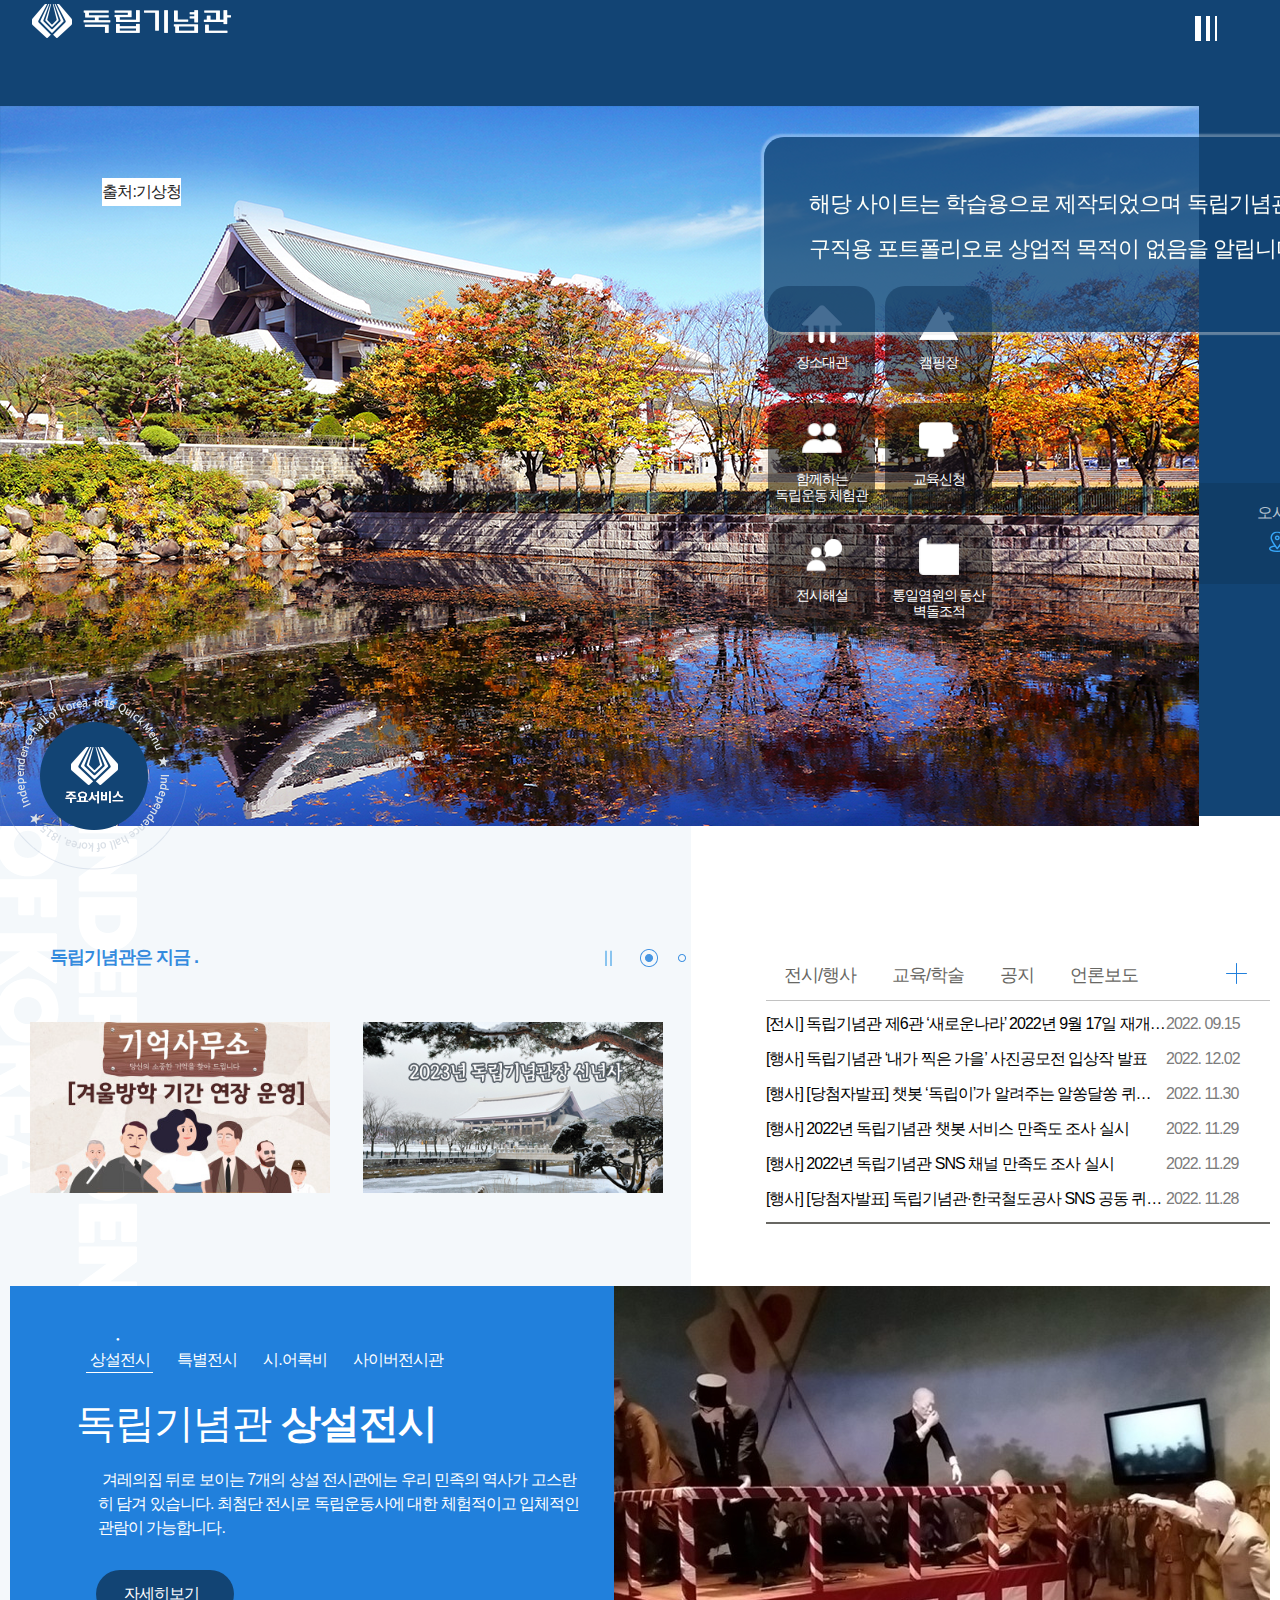
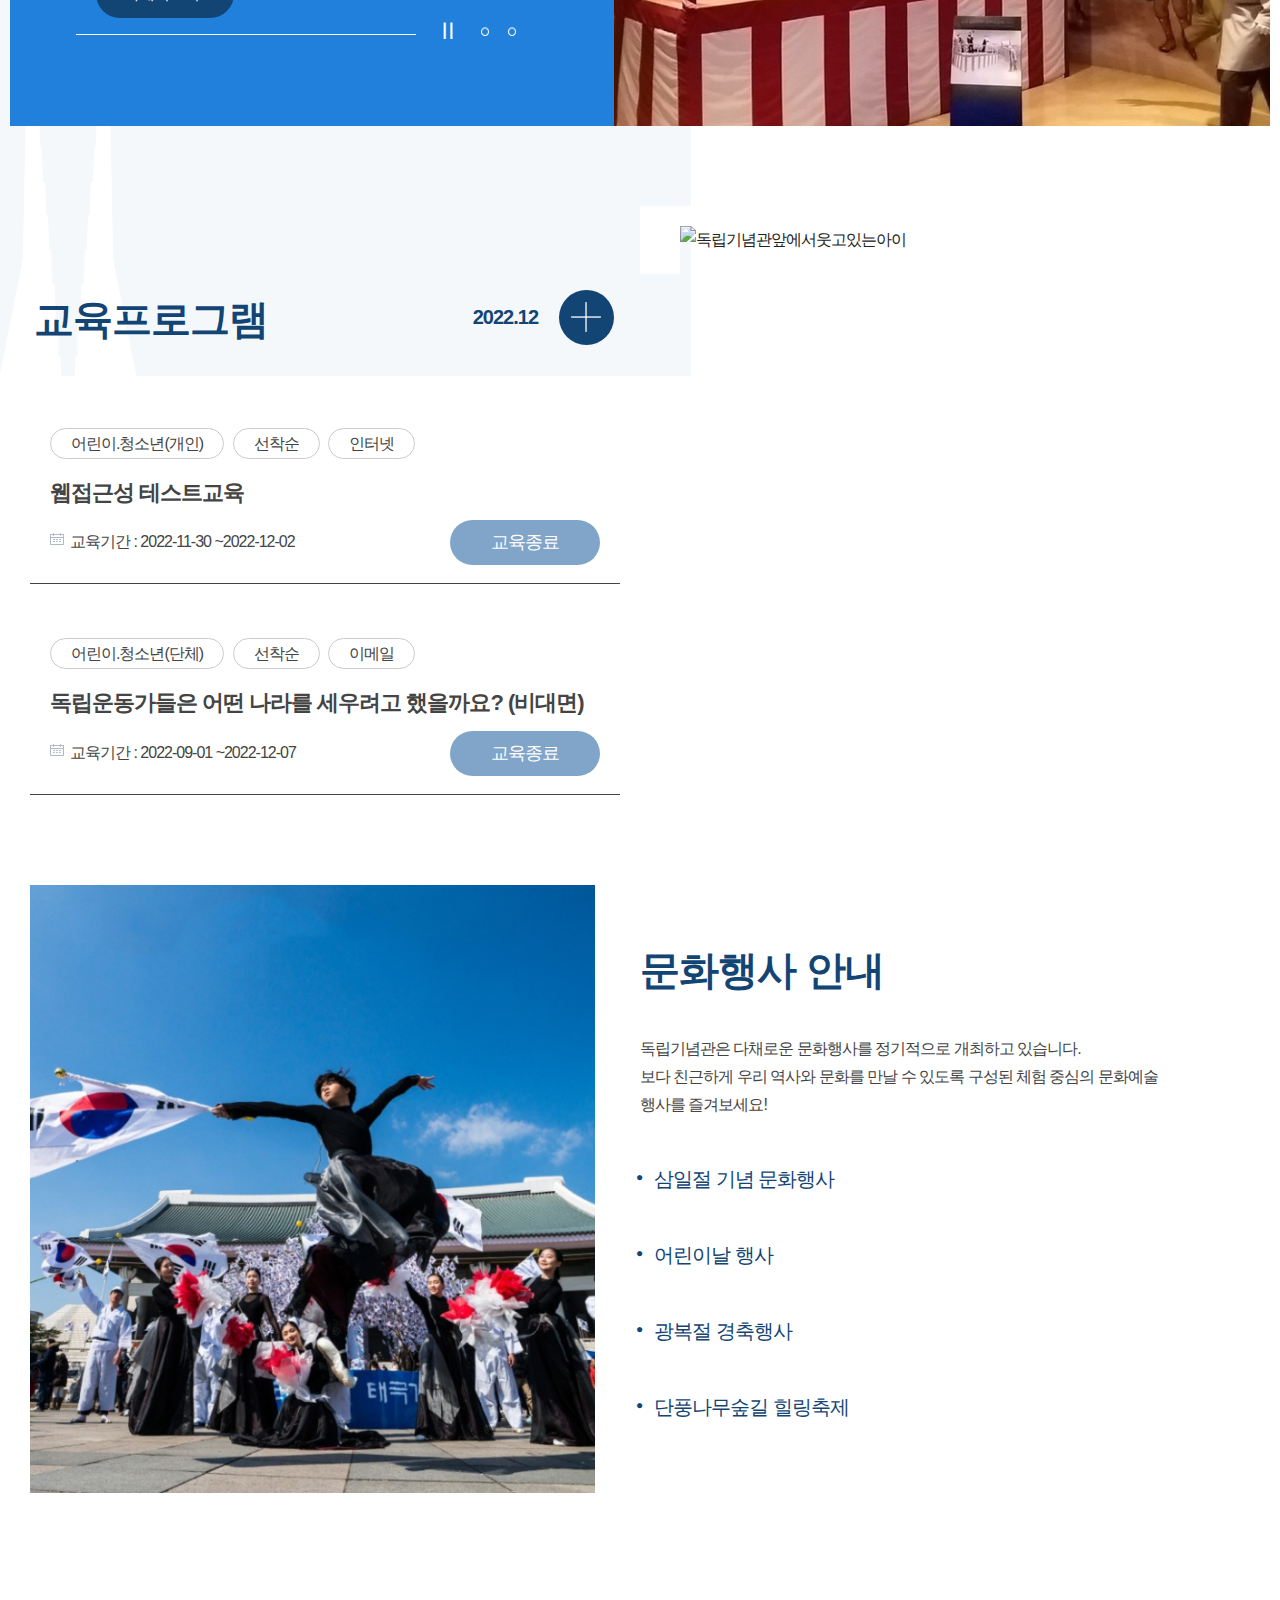
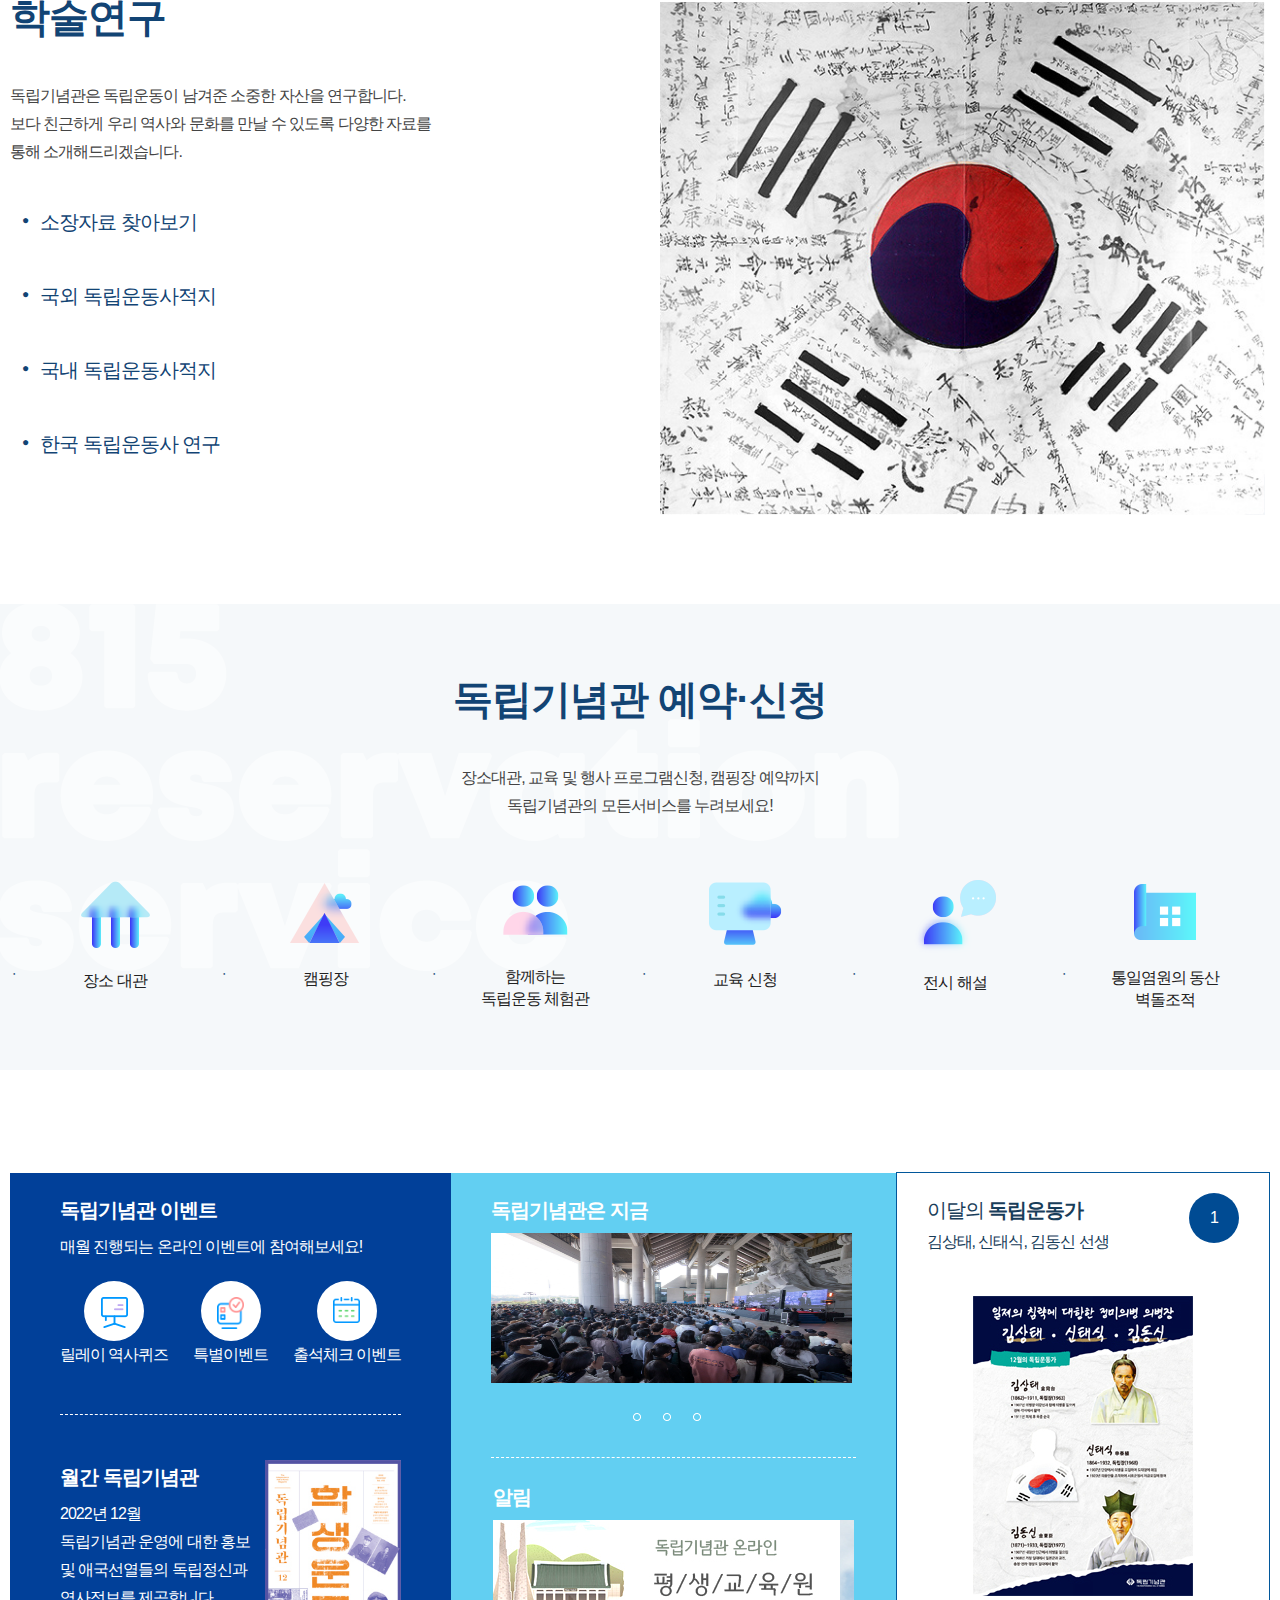
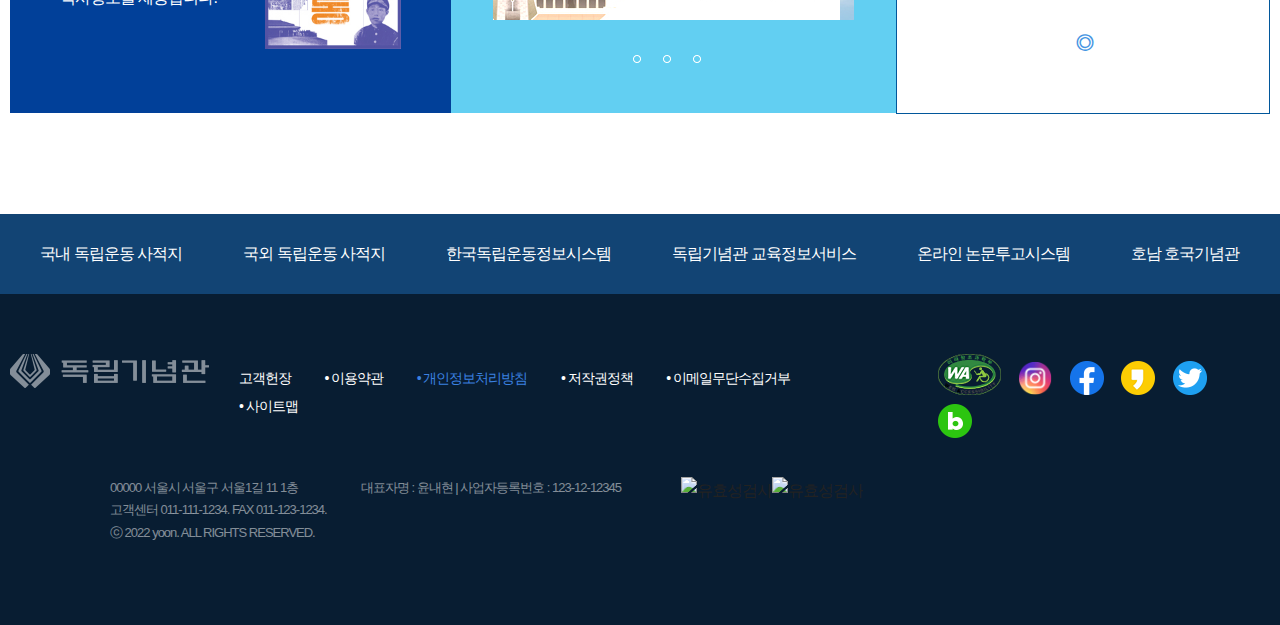
==== index-origin-test.html @ 0eeb6c2d "Index 정상화 - test파일생성" ====
<!DOCTYPE html>
<html lang="ko">
  <head>
    <!-- Google tag (gtag.js) -->
    <script async src="https://www.googletagmanager.com/gtag/js?id=G-9XE7EBF5FD"></script>
    <script>
      window.dataLayer = window.dataLayer || [];
      function gtag(){dataLayer.push(arguments);}
      gtag('js', new Date());
      gtag('config', 'G-9XE7EBF5FD');
    </script>
    <meta charset="UTF-8">
    <meta http-equiv="X-UA-Compatible" content="IE=edge">
    <meta name="viewport" content="width=device-width, initial-scale=1.0">
    <meta name="description" content="독립기념관에 방문하신것을 환영합니다.">
    <meta name="robot" content="index,follow">
    <meta name="keyword" content="독립, 기념관, 겨레, 한국 전시, 관람, 참여, 소통 , 포트폴리오">
    <meta name="author" content="윤내">
    <meta property="og:title" content="독립기념관, 윤내현:프로젝트1">
    <meta property="og:description" content="윤내현의 프로젝트입니다.">
    <meta property="og:url" content="http://naeh.dothome.co.kr/">
    <meta property="og:type" content="website">
    <meta property="og:image" content="./images/property-image.png">
    <meta property="og:site_name" content="">
    <link rel="apple-touch-icon" sizes="57x57" href="./images/favicon/apple-icon-57x57.png">
    <link rel="apple-touch-icon" sizes="60x60" href="./images/favicon/apple-icon-60x60.png">
    <link rel="apple-touch-icon" sizes="72x72" href="./images/favicon/apple-icon-72x72.png">
    <link rel="apple-touch-icon" sizes="76x76" href="./images/favicon/apple-icon-76x76.png">
    <link rel="apple-touch-icon" sizes="114x114" href="./images/favicon/apple-icon-114x114.png">
    <link rel="apple-touch-icon" sizes="120x120" href="./images/favicon/apple-icon-120x120.png">
    <link rel="apple-touch-icon" sizes="144x144" href="./images/favicon/apple-icon-144x144.png">
    <link rel="apple-touch-icon" sizes="152x152" href="./images/favicon/apple-icon-152x152.png">
    <link rel="apple-touch-icon" sizes="180x180" href="./images/favicon/apple-icon-180x180.png">
    <link rel="icon" type="image/png" sizes="192x192" href="./images/favicon/android-icon-192x192.png">
    <link rel="icon" type="image/png" sizes="32x32" href="./images/favicon/favicon-32x32.png">
    <link rel="icon" type="image/png" sizes="96x96" href="./images/favicon/favicon-96x96.png">
    <link rel="icon" type="image/png" sizes="16x16" href="./images/favicon/favicon-16x16.png">
    <link rel="manifest" href="./images/favicon/manifest.json">
    <link rel="stylesheet" href="https://cdn.jsdelivr.net/npm/bootstrap-icons@1.10.3/font/bootstrap-icons.css">
    <meta name="msapplication-TileColor" content="#ffffff">
    <meta name="msapplication-TileImage" content="/ms-icon-144x144.png">
    <meta name="theme-color" content="#ffffff">
    <meta http-equiv="Content-Security-Policy" content="upgrade-insecure-requests">
    <!-- 파비콘 삽입 -->
    <title>독립기념관</title>
    <link rel="stylesheet" href="css/layout-test.css">

  </head>
  <body>
    <a href="#place" class="skip_menu">본문바로가기</a>
    <a href="#exhibit" class="skip_menu">전시장바로가기</a>
    <a href="#education" class="skip_menu">교육안내바로가기</a>
    <a href="#event" class="skip_menu">문화행사바로가기</a>
    <a href="#research" class="skip_menu">학술연구바로가기</a>
    <div id="layer">
      <p>해당 사이트는 학습용으로 제작되었으며 독립기념관과 무관합니다.</p>
      <p>구직용 포트폴리오로 상업적 목적이 없음을 알립니다.</p>
      <button>닫기</button>
    </div>
    <div id ="all_layer">
      <div class="all_menu_layer">
        <div class="all_menu_con">
          <div>전체메뉴</div>
          <ul>
            <li>
              <dl>
                <dt>관람정보</dt>
                <dd><a href="#">관람안내</a></dd>
                <dd><a href="#">비대면 관람안내</a></dd>
                <dd><a href="#">오시는길</a></dd>
                <dd><a href="#">관람·편의시설</a></dd>
                <dd><a href="#">오늘의 일정</a></dd>
                <dd><a href="#">관람코스 짜기</a></dd>
                <dd><a href="#">예약/신청</a></dd>
                <dd><a href="#">전시해설</a></dd>
                <dd><a href="#">국군 휴가 보상 안내</a></dd>
                <dd><a href="#">문화상품관</a></dd>
                <dd><a href="#">주변관광지</a></dd>
              </dl>
            </li>
            <li>
              <dl>
                <dt>전시</dt>
                <dd><a href="#">상설전시</a></dd>
                <dd><a href="#">특별전시</a></dd>
                <dd><a href="#">국외교류전시</a></dd>
                <dd><a href="#">이달의 독립운동가</a></dd>
                <dd><a href="#">시·어록비</a></dd>
                <dd><a href="#">순회전시물 대여</a></dd>
              </dl>
              <dl>
                <dt>교육·행사</dt>
                <dd><a href="#">문화행사 안내</a></dd>
                <dd><a href="#">교육프로그램 신청</a></dd>
                <dd><a href="#">공모전</a></dd>
                <dd><a href="#">교육교재</a></dd>
              </dl>
            </li>
            <li>
              <dl>
                <dt>참여</dt>
                <dd><a href="#">고객의 소리</a></dd>
                <dd><a href="#">국민소통</a></dd>
                <dd><a href="#">이벤트</a></dd>
                <dd><a href="#">자주 묻는 질문</a></dd>
              </dl>
              <dl>
                <dt>소장자료</dt>
                <dd><a href="#">자료검색</a></dd>
                <dd><a href="#">소장자료 현황</a></dd>
                <dd><a href="#">자료기증 안내</a></dd>
              </dl>
            </li>
            <li>
              <dl>
                <dt>학술</dt>
                <dd><a href="#">이달의 역사</a></dd>
                <dd><a href="#">신흥무관학교 웹툰</a></dd>
                <dd><a href="#">대한민국임시정부 웹툰</a></dd>
                <dd><a href="#">국내사적지</a></dd>
                <dd><a href="#">국외사적지</a></dd>
              </dl>
            </li>
            <li>
              <dl>
                <dt>소식</dt>
                <dd><a href="#">기념관소식</a></dd>
                <dd><a href="#">언론보도</a></dd>
                <dd><a href="#">사진/영상</a></dd>
                <dd><a href="#">월간 독립기념관</a></dd>
                <dd><a href="#">입찰정보</a></dd>
              </dl>
            </li>
            <li>
              <dl>
                <dt>소개</dt>
                <dd><a href="#">환영인사</a></dd>
                <dd><a href="#">독립기념관의 역사</a></dd>
                <dd><a href="#">미션&비전</a></dd>
                <dd><a href="#">인재상</a></dd>
                <dd><a href="#">조직 구성</a></dd>
                <dd><a href="#">주요 사업</a></dd>
                <dd><a href="#">기부금 기탁안내</a></dd>
                <dd><a href="#">캐릭터/CI소개</a></dd>
                <dd><a href="#">관련사이트</a></dd>
              </dl>
            </li>
            <li>
              <dl>
                <dt>정보공개</dt>
                <dd><a href="#">정보공개</a></dd>
                <dd><a href="#">사업실명제</a></dd>
                <dd><a href="#">공공데이터개방</a></dd>
                <dd><a href="#">사회적 가치 실현</a></dd>
                <dd><a href="#">안전관리</a></dd>
                <dd><a href="#">기업성장응답센터</a></dd>
                <dd><a href="#">인권경영</a></dd>
                <dd><a href="#">윤리경영</a></dd>
                <dd><a href="#">경영공시</a></dd>
              </dl>
            </li>
          </ul>
        </div>
        <button><img src="images/btn-layer-close.png" alt="전체메뉴닫기"></button>
      </div>
    </div>
    <div id="quick">
      <div class="quick_con">
        <a href="#"><img src="images/ico-quick.png" alt="주요메뉴바로보기"></a>
        <div class="quick_bg"><img src="images/bg-quick.png" alt=""></div>
      </div>
    </div>
    <div id="wrap">
      <header id="header" class="cover">
        <div id="header_top">
          <div class="top inner1700">
            <ul>
              <li><a href="#">수어 콘텐츠</a></li>
              <li><a href="#">로그인</a></li>
              <li><a href="#">회원가입</a></li>
              <li>
                <input type="checkbox" id="lang">
                <label for="lang"><img src="images/ico-lang.png" alt="언어선택">Language</label>
                <div class="lang_opt pa">
                  <ul>
                    <li><a href="#">English</a></li>
                    <li><a href="#">中國語</a></li>
                    <li><a href="#">日本語</a></li>
                  </ul>
                </div>
              </li>
            </ul>
          </div>
        </div>
        <div id="header_bottom" class="pa">
          <div class="bottom inner1700">
            <div class="bottom_logo pa">
              <h1>
                <img src="./images/logo.png" alt="독립기념관로고">
                <a href="https://naehyun25.github.io/project1/" class="ir_so">한국독립기념관</a>
              </h1>
            </div>
            <nav class="gnb">
              <ul>
                <li><a href="#">관람정보</a></li>
                <li><a href="#">전시</a></li>
                <li><a href="#">교육행사</a></li>
                <li><a href="#">참여</a></li>
                <li><a href="#">소장자료</a></li>
                <li><a href="#">학술</a></li>
                <li><a href="#">소식</a></li>
                <li><a href="#">소개</a></li>
                <li><a href="#">정보공개</a></li>
              </ul>
              <div class="gnb_menu">
                <ul>
                  <li>
                    <dl>
                      <dt>관람정보</dt>
                      <dd><a href="#">관람안내</a></dd>
                      <dd><a href="#">비대면 관람안내</a></dd>
                      <dd><a href="#">오시는길</a></dd>
                      <dd><a href="#">관람·편의시설</a></dd>
                      <dd><a href="#">오늘의 일정</a></dd>
                      <dd><a href="#">관람코스 짜기</a></dd>
                      <dd><a href="#">예약/신청</a></dd>
                      <dd><a href="#">전시해설</a></dd>
                      <dd><a href="#">국군 휴가 보상 안내</a></dd>
                      <dd><a href="#">문화상품관</a></dd>
                      <dd><a href="#">주변관광지</a></dd>
                    </dl>
                  </li>
                  <li>
                    <dl>
                      <dt>전시</dt>
                      <dd><a href="#">상설전시</a></dd>
                      <dd><a href="#">특별전시</a></dd>
                      <dd><a href="#">국외교류전시</a></dd>
                      <dd><a href="#">이달의 독립운동가</a></dd>
                      <dd><a href="#">시·어록비</a></dd>
                      <dd><a href="#">순회전시물 대여</a></dd>
                    </dl>
                    <dl>
                      <dt>교육·행사</dt>
                      <dd><a href="#">문화행사 안내</a></dd>
                      <dd><a href="#">교육프로그램 신청</a></dd>
                      <dd><a href="#">공모전</a></dd>
                      <dd><a href="#">교육교재</a></dd>
                    </dl>
                  </li>
                  <li>
                    <dl>
                      <dt>참여</dt>
                      <dd><a href="#">고객의 소리</a></dd>
                      <dd><a href="#">국민소통</a></dd>
                      <dd><a href="#">이벤트</a></dd>
                      <dd><a href="#">자주 묻는 질문</a></dd>
                    </dl>
                    <dl>
                      <dt>소장자료</dt>
                      <dd><a href="#">자료검색</a></dd>
                      <dd><a href="#">소장자료 현황</a></dd>
                      <dd><a href="#">자료기증 안내</a></dd>
                    </dl>
                  </li>
                  <li>
                    <dl>
                      <dt>학술</dt>
                      <dd><a href="#">이달의 역사</a></dd>
                      <dd><a href="#">신흥무관학교 웹툰</a></dd>
                      <dd><a href="#">대한민국임시정부 웹툰</a></dd>
                      <dd><a href="#">국내사적지</a></dd>
                      <dd><a href="#">국외사적지</a></dd>
                    </dl>
                  </li>
                  <li>
                    <dl>
                      <dt>소식</dt>
                      <dd><a href="#">기념관소식</a></dd>
                      <dd><a href="#">언론보도</a></dd>
                      <dd><a href="#">사진/영상</a></dd>
                      <dd><a href="#">월간 독립기념관</a></dd>
                      <dd><a href="#">입찰정보</a></dd>
                    </dl>
                  </li>
                  <li>
                    <dl>
                      <dt>소개</dt>
                      <dd><a href="#">환영인사</a></dd>
                      <dd><a href="#">독립기념관의 역사</a></dd>
                      <dd><a href="#">미션&비전</a></dd>
                      <dd><a href="#">인재상</a></dd>
                      <dd><a href="#">조직 구성</a></dd>
                      <dd><a href="#">주요 사업</a></dd>
                      <dd><a href="#">기부금 기탁안내</a></dd>
                      <dd><a href="#">캐릭터/CI소개</a></dd>
                      <dd><a href="#">관련사이트</a></dd>
                    </dl>
                  </li>
                  <li>
                    <dl>
                      <dt>정보공개</dt>
                      <dd><a href="#">정보공개</a></dd>
                      <dd><a href="#">사업실명제</a></dd>
                      <dd><a href="#">공공데이터개방</a></dd>
                      <dd><a href="#">사회적 가치 실현</a></dd>
                      <dd><a href="#">안전관리</a></dd>
                      <dd><a href="#">기업성장응답센터</a></dd>
                      <dd><a href="#">인권경영</a></dd>
                      <dd><a href="#">윤리경영</a></dd>
                      <dd><a href="#">경영공시</a></dd>
                    </dl>
                  </li>
                </ul>
              </div>
            </nav>
            <div class="all_menu pa">
              <button><img src="images/ico-menu.png" class="ir_pm" alt="전체메뉴보기"></button>
            </div>
          </div>
        </div>
      </header>
      <!-- //header영역끝 -->
      <main id="container">
        <section id="intro" class="cover pr">
        <div class="intro_color1 pa"><img class="pa" src="images/info-bg.png" alt=""></div>  
          <div class="intro inner1700 pr">
            <div class="intro_text pr">
              <div>
                <h2><span>불가능에 도전하여 가능을 창조한 독립정신</span><br>대한민국 독립기념관</h2>
                <p>독립기념관은 위대한 대한민국을 함께 만들어 가고자 합니다.</p>
                <div class="pr">
                  <div class="progress_bar">
                    <div class="bar"></div>
                  </div>
                  <p class="ctrlB">play</p>
                  <ul class="info_control pr">
                    <li class="mbtn on"></li>
                    <li class="mbtn"></li>
                    <li class="mbtn"></li>
                    <li class="mbtn"></li>
                  </ul>
                </div>
              </div>
              <div class="info_text">
                <dl class="pr">
                  <dt>관람시간</dt>
                  <dd>3월~10월 | 09:30~18:00</dd>
                  <dd>11월~2월 | 09:30~17:00</dd>
                </dl>
                <dl class="pr">
                  <dt>휴관일</dt>
                  <dd class="pa">월요일 휴관(공휴일인 경우 정상운영)</dd>
                </dl>
              </div>
              <div class="info_list pr">
                <ul>
                  <li>
                    <a href="#">관람안내<img src="images/ico-tour.png" alt="관람안내"></a>
                  </li>
                  <li>
                    <a href="#">시설안내<img src="images/ico-facility.png" alt="시설안내"></a>
                  </li>
                  <li>
                    <a href="#">예약신청<img src="images/ico-reservation.png" alt="예약신청"></a>
                  </li>
                  <li>
                    <a href="#">오시는길<img src="images/ico-locate.png" alt="오시는길"></a>
                  </li>
                </ul>
              </div>
            </div>
            <div class="intro_banner pa">
              <div class="swipper pa">
                <a href="#" class="prev">
                  <img src="images/ico-prev_swipper_left.png" alt="이전사진보기">
                </a>
                <a href="#" class="next">
                  <img src="images/ico-prev_swipper_right.png" alt="다음사진보기">
                </a>
              </div>
              <div class="banner pr">
                <ul class="banner_img pr">
                  <li class = "b-img1"><img src="images/visual1.png"  alt="독립기념관전경"></li>
                  <li class = "b-img2"><img src="images/visual2.png" alt="노을지는독립기념관"></li>
                  <li class = "b-img3"><img src="images/visual3.png" alt="독립기념관을산책하는가족"></li>
                  <li class = "b-img4"><img src="images/visual4.png" alt="오후의독립기념관모습"></li>
                </ul>
              </div>
              <!-- 기상청api -->
              <div id="weather" class="pa">
                <a href="#">출처:기상청</a>
                <!--  -->
              </div>
              <div class="banner_list pa">
                <ul>
                  <li>
                    <div class="imgbox1"><a href="#" id="place">장소대관</a></div>
                  </li>
                  <li>
                    <div class="imgbox2"><a href="#">캠핑장</a></div>
                  </li>
                  <li>
                    <div class="imgbox3"><a href="#">함께하는<br>독립운동 체험관</a></div>
                  </li>
                  <li>
                    <div class="imgbox4"><a href="#">교육신청</a></div>
                  </li>
                  <li>
                    <div class="imgbox5"><a href="#">전시해설</a></div>
                  </li>
                  <li>
                    <div class="imgbox6"><a href="#">통일염원의 동산 <br>벽돌조적</a></div>
                  </li>
                </ul>
              </div>
            </div>
          </div>
        </section>
        <!-- //section1- main-intro영역끝 -->
        <section id="notice" class="cover pr">
          <div class="color2 pa"><img class="pa" src="images/text-bg1.png" alt=""></div>
          <div class="notice_board inner">
            <div class="board_banner cf pr">
              <h3>독립기념관은 지금 .</h3>
              <p class="ctrlN">play</p>
              <ul class="board_btn pa df">
                <li class="bon">btn1</li>
                <li>btn2</li>
              </ul>
              <div class="board_imgbox fl pr">
                <ul class="board_imgs df">
                  <li><a href="#"><img src="images/nowimg01.png" alt="재개관소식"></a></li>
                  <li><a href="#"><img src="images/nowimg02.png" alt="신년사"></a></li>
                </ul>
              </div>
              <div class="board_table fr">
                <div class="plus pa"><a href="#"></a></div>
                <ul class="pr cf">
                  <li class="fl">
                    <a href="#b1"><span>전시/행사</span></a>
                    <ul class="pa" id="b1">
                      <li>
                        <a href="#" class="df"><span>[전시] 독립기념관 제6관 ‘새로운나라’ 2022년 9월 17일 재개관 안내 </span><span>2022. 09.15</span></a>
                      </li>
                      <li>
                        <a href="#" class="df"><span>[행사] 독립기념관 ‘내가 찍은 가을’ 사진공모전 입상작 발표 </span><span>2022. 12.02</span></a>
                      </li>
                      <li>
                        <a href="#" class="df">
                          <span>[행사] [당첨자발표] 챗봇 ‘독립이’가 알려주는 알쏭달쏭 퀴즈 이벤트 </span>
                          <span>2022. 11.30</span>
                        </a>
                      </li>
                      <li>
                        <a href="#" class="df"><span>[행사] 2022년 독립기념관 챗봇 서비스 만족도 조사 실시 </span><span>2022. 11.29</span></a>
                      </li>
                      <li>
                        <a href="#" class="df"><span>[행사] 2022년 독립기념관 SNS 채널 만족도 조사 실시 </span><span>2022. 11.29</span></a>
                      </li>
                      <li>
                        <a href="#" class="df"><span>[행사] [당첨자발표] 독립기념관·한국철도공사 SNS 공동 퀴즈 이벤트 </span><span>2022. 11.28</span></a>
                      </li>
                    </ul>
                  </li>
                  <li class="fl">
                    <a href="#b2"><span>교육/학술</span></a>
                    <ul class="pa" id="b2">
                      <li>
                        <a href="#" class="df"><span>[학술] 2022년도 한·일국제학술교류(제389회 월례발표회) 개최안내</span><span>2022. 12.14</span></a>
                      </li>
                      <li>
                        <a href="#" class="df"><span>[교육] 제50기 독립기념관 교원직무연수 참가자 모집 안내문</span><span>2022. 12.06</span></a>
                      </li>
                      <li>
                        <a href="#" class="df"><span>[학술] 제388회 월례연구발표회 개최 안내</span><span>2022. 11.24</span></a>
                      </li>
                      <li>
                        <a href="#" class="df"><span>[교육] 독립기념관 독도학교 체험 교구재 신청 안내</span><span>2022. 10.11</span></a>
                      </li>
                      <li>
                        <a href="#" class="df"><span>[교육] 임시정부 체험교육 온라인 가족프로그램 11월 참가자 모집 안내</span><span>2022. 10.05</span></a>
                      </li>
                      <li>
                        <a href="#" class="df"><span>[학술] 2022년 시민교양강좌 ‘국외한인사회와 여성독립운동가’ 개최 안내</span><span>2022. 09.30</span></a>
                      </li>
                    </ul>
                  </li>
                  <li class="fl">
                    <a href="#b3"><span>공지</span></a>
                    <ul class="pa" id="b3">
                      <li>
                        <a href="#" class="df"><span>2022년 하반기 독립기념관 직원 채용 필기전형 합격자</span><span>2022. 12.13</span></a>
                      </li>
                      <li>
                        <a href="#" class="df"><span>2022년 하반기 독립기념관 직원 채용 서류전형 합격자</span><span>2022. 12.05</span></a>
                      </li>
                      <li>
                        <a href="#" class="df"><span>독립기념관 제7관 전시내용 교체 제안서 평가위원(후보자) 모집 공고 </span><span>2022. 11.30</span></a>
                      </li>
                      <li>
                        <a href="#" class="df"><span>2022년도 실종아동등 조기발견 현장 대응훈련 안내</span><span>2022. 11.24</span></a>
                      </li>
                      <li>
                        <a href="#" class="df"><span>2022년 하반기 독립기념관 직원 채용 공고</span><span>2022. 11.11</span></a>
                      </li>
                      <li>
                        <a href="#" class="df"><span>2022년 국민취업지원제도 일경험 인턴 채용 서류전형 합격자 공고 및 면접전형 안내</span><span>2022. 11.08</span></a>
                      </li>
                    </ul>
                  </li>
                  <li class="fl">
                    <a href="#b4"><span>언론보도</span></a>
                    <ul class="pa" id="b4">
                      <li>
                        <a href="#" class="df"><span>독립기념관, 방문이 어려운 원거리 지역학교 대상 ‘찾아가는 독립기념관’교육프로그램 실시</span><span>2022. 11.22</span></a>
                      </li>
                      <li>
                        <a href="#" class="df"><span>독립기념관, 장애 학생 대상 특수교육 콘텐츠 ‘우리의 태극기’ 보급</span><span>2022. 11.19</span></a>
                      </li>
                      <li>
                        <a href="#" class="df"><span>독립기념관·한국철도공사 공동기획전 역무원 이봉창의 독립운동 이야기 개최</span><span>2022. 11.17</span></a>
                      </li>
                      <li>
                        <a href="#" class="df"><span>독립기념관, 2022년 제9회 전시콘퍼런스 개최</span><span>2022. 11.16</span></a>
                      </li>
                      <li>
                        <a href="#" class="df"><span>독립기념관, 2022년 11월의 독립운동가 전시회 개최</span><span>2022. 10.31</span></a>
                      </li>
                      <li>
                        <a href="#" class="df"><span>독립기념관, 2022 단풍나무숲길 힐링축제 개최(10월 29~30일)</span><span>2022. 10.27</span></a>
                      </li>
                    </ul>
                  </li>
                </ul>
              </div>
            </div>
          </div>
          <div class="memorial_board inner df pr">
            <div class="memorial_box">
              <div class="m_list">
                <ul class = "pr" id="exhibit">
                  <li><a href="#m1">상설전시<span>●</span></a></li>
                  <li><a href="#m2">특별전시<span>●</span></a></li>
                  <li><a href="#m3">시.어록비<span>●</span></a></li>
                  <li><a href="#m4">사이버전시관<span>●</span></a></li>
                </ul>
              </div>
              <div class="m_texts pr">
                <div id="m1" class="m_text">
                  <h3>독립기념관 <span class="bold">상설전시</span></h3>
                  <p>겨레의집 뒤로 보이는 7개의 상설 전시관에는 우리 민족의 역사가 고스란히 담겨 있습니다. 최첨단 전시로 독립운동사에 대한 체험적이고 입체적인 관람이 가능합니다.</p>
                  <div><a href="#">자세히보기</a></div>
                </div>
                <div id="m2" class="m_text">
                  <h3>독립기념관 <span class="bold">특별전시</span></h3>
                  <p>매년 다양한 주제와 특별한 구성으로 기획된 전시를 개최하고 있습니다. 특별 기획 전시는 제7전시관에서 만나볼 수 있습니다.</p>
                  <div><a href="#">자세히보기</a></div>
                </div>
                <div id="m3" class="m_text">
                  <h3>독립기념관 <span class="bold">시ㆍ어록비</span></h3>
                  <p>독립기념관 내 곳곳에 세워진 103기의 비석으로, 위인들의 독립과 나라사랑에 대한 말씀이 담겨 있습니다.</p>
                  <div><a href="#">자세히보기</a></div>
                </div>
                <div id="m4" class="m_text">
                  <h3>독립기념관 <span class="bold">사이버전시관</span></h3>
                  <p>독립기념관의 모든 전시관과 야외 전시의 모습을 온라인으로 실감나게 관람할 수 있습니다.</p>
                  <div><a href="#">자세히보기</a></div>
                </div>
              </div>
              <div class="m_control pr">
                <p class="bar pa"></p>
                <p class="ctrlM">play</p>
                <ul>
                  <li>btn1</li>
                  <li>btn2</li>
                </ul>
              </div>
            </div>
            <ul class="memorial_img pr df">
              <li><img src="images/banner1.png" class="mimg1" alt="#"></li>
              <li><img src="images/banner2.png" class="mimg2" alt="#"></li>
            </ul>
          </div>
        </section>
        <!-- //section2- main-notice영역끝 -->
        <section id="info" class="cover pr">
          <div class="inner pr">
            <div class="pa" id="education">
              <h3>교육프로그램<span class="pa">2022.12</span></h3>
              <div class="plusimg pa"><img src="images/ico-plus-white.png" alt="교육프로그램더보기"></div>
            </div>
            <article class="info_edu inner df dfitem">
              <div class="edu_board w50">
                <ul>
                  <li>
                    <div>
                      <span>어린이.청소년(개인)</span>
                      <span>선착순</span>
                      <span>인터넷</span>
                    </div>
                    <div>
                      <h4><a href="#">웹접근성 테스트교육</a></h4>
                    </div>
                    <div class="cf"><span class="pr fl">교육기간 : 2022-11-30 ~2022-12-02</span> <a href="#" class="fr">교육종료</a></div>
                  </li>
                  <li>
                    <div>
                      <span>어린이.청소년(단체)</span>
                      <span>선착순</span>
                      <span>이메일</span>
                    </div>
                    <div>
                      <h4><a href="#">독립운동가들은 어떤 나라를 세우려고 했을까요? (비대면)</a></h4>
                    </div>
                    <div class="cf"><span class="pr fl">교육기간 : 2022-09-01 ~2022-12-07</span><a href="#" class="fr">교육종료</a></div>
                  </li>
                </ul>
              </div>
              <div class="edu_imgbox w50"><img src="images/img-education.png" alt="독립기념관앞에서웃고있는아이"></div>
            </article>
            <!-- //article.info_edu 끝  -->
            <article class="info_event inner df dfitem">
              <div class="event_imgbox w50"><img src="images/img-culture.png" alt="독립기념행사의퍼포먼스를보여주고있는사람"></div>
              <div class="event_board w50">
                <div class="text_area" id="event">
                  <h4>문화행사 안내</h4>
                  <div>
                    <p>독립기념관은 다채로운 문화행사를 정기적으로 개최하고 있습니다.</p>
                    <p>보다 친근하게 우리 역사와 문화를 만날 수 있도록 구성된 체험 중심의 문화예술 행사를 즐겨보세요!</p>
                  </div>
                  <ul>
                    <li><a href="#">삼일절 기념 문화행사</a></li>
                    <li><a href="#">어린이날 행사</a></li>
                    <li><a href="#">광복절 경축행사</a></li>
                    <li><a href="#">단풍나무숲길 힐링축제</a></li>
                  </ul>
                </div>
              </div>
            </article>
            <article class="info_data inner df dfitem">
              <div class="data_board w50">
                <div class="text_area" id="research">
                  <h4>학술연구</h4>
                  <div>
                    <p>독립기념관은 독립운동이 남겨준 소중한 자산을 연구합니다.</p>
                    <p>보다 친근하게 우리 역사와 문화를 만날 수 있도록 다양한 자료를 통해 소개해드리겠습니다.</p>
                  </div>
                  <ul>
                    <li><a href="#">소장자료 찾아보기</a></li>
                    <li><a href="#">국외 독립운동사적지</a></li>
                    <li><a href="#">국내 독립운동사적지</a></li>
                    <li><a href="#">한국 독립운동사 연구</a></li>
                  </ul>
                </div>
              </div>
              <div class="data_imgbox w50"><img src="images/img-scholarship.png" alt="독립투사의메시지가적혀있는태극기"></div>
            </article>
          </div>
        </section>
        <!--// section3- main-info영역끝 -->
        <section id="service" class="cover pr">
          <article class="service_booking inner pr">
            <div class="booking_text">
              <h5>독립기념관 예약·신청</h5>
              <p>장소대관, 교육 및 행사 프로그램신청, 캠핑장 예약까지</p>
              <p>독립기념관의 모든서비스를 누려보세요!</p>
            </div>
            <ul class="booking_imgbox df">
              <li class="df pr">
                <div><img src="images/ico-place-bottom.png" alt="장소대관"></div>
                <a href="#">장소 대관</a>
              </li>
              <li class="df pr">
                <div><img src="images/ico-campground-bottom.png" alt="캠핑장"></div>
                <a href="#">캠핑장</a>
              </li>
              <li class="df pr">
                <div><img src="images/ico-together-bottom.png" alt="함께하는독립운동체험관"></div>
                <a href="#">함께하는<br>독립운동 체험관</a>
              </li>
              <li class="df pr">
                <div><img src="images/ico-education-bottom.png" alt="교육신청"></div>
                <a href="#">교육 신청</a>
              </li>
              <li class="df pr">
                <div><img src="images/ico-commentary-bottom.png" alt="전시해설"></div>
                <a href="#">전시 해설</a>
              </li>
              <li class="df pr">
                <div><img src="images/ico-unification-bottom.png" alt="통일염원의 동산 벽돌조적"></div>
                <a href="#">통일염원의 동산 벽돌조적</a>
              </li>
            </ul>
          </article>
          <div class="bg pa"><!--text없이 배경처리--></div>
          <div class="service_event inner pr df">
            <div class="event_left df">
              <div class="left_top">
                <div class="textbox">
                  <p class="bold">독립기념관 이벤트</p>
                  <p class="nrm">매월 진행되는 온라인 이벤트에 참여해보세요!</p>
                </div>
                <div class="service_imgbox">
                  <ul class="df">
                    <li class="df">
                      <div class="whitebox"><img src="images/s4-ico-quiz.png" alt=""></div>
                      <div class="text"><a href="#">릴레이 역사퀴즈</a></div>
                    </li>
                    <li class="df">
                      <div class="whitebox"><img src="images/s4-ico-special.png" alt=""></div>
                      <div class="text"><a href="#">특별이벤트</a></div>
                    </li>
                    <li class="df">
                      <div class="whitebox"><img src="images/s4-ico-attendance.png" alt=""></div>
                      <div class="text"><a href="#">출석체크 이벤트</a></div>
                    </li>
                  </ul>
                </div>
              </div>
              <div class="left_bottom df">
                <div class="textbox">
                  <p class="bold">월간 독립기념관</p>
                  <p class="nrm">2022년 12월</p>
                  <p class="nrm">독립기념관 운영에 대한 홍보 및 애국선열들의 독립정신과 역사정보를 제공합니다.</p>
                </div>
                <div class="service_imgbox"><img src="images/s4-cf202212.png" alt=""></div>
              </div>
            </div>
            <div class="event_center df">
              <div class="center_top">
                <p class="bold">독립기념관은 지금</p>
                <div class="service_imgbox service_slide pr">
                  <div class="service_img1">
                    <img src="images/s4-getBoardMainImage1.jfif" alt="">
                    <p class="small">2022 단풍나무숲길 힐링축제 개최</p>
                  </div>
                  <div class="service_img2">
                    <img src="images/s4-getBoardMainImage2.jfif" alt="">
                    <p class="small">제10회 현충시설 체험 박람회 ‘우리, 다시, 함께’ 개최</p>
                  </div>
                  <div class="service_img3">
                    <img src="images/s4-getBoardMainImage3.jfif" alt="">
                    <p class="small">해설이 있는 독립군가 음악회 개최</p>
                  </div>
                </div>
                <ul class="center_ctrbox pr">
                  <li></li>
                  <li></li>
                  <li></li>
                </ul>
              </div>
              <div class="center_bottom">
                <p class="bold">알림</p>
                <div class="service_imgbox pr">
                  <ul>
                    <li class="service_b_img1"><img src="images/s4-kr_recommend_1.png" class="ir_pm" alt="독립기념관 온라인 평생교육 바로가기"></li>
                    <li  class="service_b_img2"><img src="images/s4-kr_recommend_2.png" class="ir_pm" alt="정보공개포털바로가기"></li>
                    <li  class="service_b_img3"><img src="images/s4-kr_recommend_3.png" class="ir_pm" alt="농수산물, 농수산가공품 선물을 20만원까지 제공할 수 있는 기간은 12.29(목)~1.27(금)입니다"></li>
                  </ul>
                  <div class="center_b_ctrbox df pr">
                    <p></p>
                    <p></p>
                    <p></p>
                  </div>
                </div>
              </div>
            </div>
            <div class="event_right">
              <div class="textbox pr">
                <h5>이달의<span>독립운동가</span></h5>
                <div class="plusbtn pa">1</div>
                <p>김상태, 신태식, 김동신 선생</p>
                <div class="ctrbox pa"></div>
              </div>
              <div class="service_imgbox"><img src="images/s4-main202212.png" alt=""></div>
              <div class="ctrbox pa"></div>
            </div>
          </div>
        </section>
      </main>
      <!-- //section4_div1영역 끝 -->
      <aside>
        <div class="bottom_link inner">
          <ul class="df">
            <li><a href="#">국내 독립운동 사적지</a></li>
            <li><a href="#">국외 독립운동 사적지</a></li>
            <li><a href="#">한국독립운동정보시스템</a></li>
            <li><a href="#">독립기념관 교육정보서비스</a></li>
            <li><a href="#">온라인 논문투고시스템</a></li>
            <li><a href="#">호남 호국기념관</a></li>
          </ul>
        </div>
      </aside>
      <!-- //asidebar 영역끝 -->
      <footer class="cover">
        <div class="footer inner">
          <div class="footer_top df">
            <div class="logo">
              <a href="#"><img src="images/ft-logo.png" alt="로고"></a>
            </div>
            <div class="link df">
              <ul>
                <li><a href="#">고객헌장</a></li>
                <li><a href="#">• 이용약관</a></li>
                <li><a href="#">• 개인정보처리방침</a></li>
                <li><a href="#">• 저작권정책</a></li>
                <li><a href="#">• 이메일무단수집거부</a></li>
                <li><a href="#">• 사이트맵</a></li>
              </ul>
            </div>
            <div class="share">
              <a href="http://www.wa.or.kr/" class="wa" target="_blank" title="웹접근성인증마크"></a>
              <a href="http://www.instagram.com/" class="insta" target="_blank" title="인스타그램바로가기"></a>
              <a href="http://www.facebook.com/" class="facebook" target="_blank" title="페이스북바로가기"></a>
              <a href="https://story.kakao.com/" class="kakao" target="_blank" title="카카오스토리바로가기"></a>
              <a href="http://www.twitter.com/" class="twitter" target="_blank" title="트위터바로가기"></a>
              <a href="http://blog.naver.com/" class="blog" target="_blank" title="블로그바로가기"></a>
            </div>
          </div>
          <div class="footer_bottom cf">
            <div class="bottom_text fl">
              <p><span>00000 서울시 서울구 서울1길 11 1층</span> <span>대표자명 : 윤내현  | 사업자등록번호 : 123-12-12345</span></p>
              <p>고객센터 011-111-1234. FAX 011-123-1234.</p>
              <p>ⓒ 2022 yoon. ALL RIGHTS RESERVED.</p>
            </div>
            <!-- 유효성검사 html 및 css -->
          <div class="validator fl cf">
            <div class="html_v fl"><a href="https://validator.w3.org/check?uri=https://naehyun25.github.io/project1/"><img src="https://www.w3.org/QA/Tools/I_heart_validator_lg" alt="유효성검사"></a></div>
            <div class="css_v fl"><a href="https://jigsaw.w3.org/css-validator/validator?uri=https://naehyun25.github.io/project1/"><img src="https://jigsaw.w3.org/css-validator/images/vcss" alt="유효성검사"></a></div>
          </div>
        </div>
      </footer>
      <!-- //footer 영역끝 -->
    </div>
    <script src="https://code.jquery.com/jquery-1.12.0.min.js"></script>
    <script src="js/script.js"></script>
    <script src="js/index.js"></script>
    <script src="js/index-weather.js"></script>
  </body>
</html>
---- css/layout-test.css ----
@charset "UTF-8";
html{overflow-x: hidden;
    overflow-y: scroll;}
@media screen and (max-width: 1800px){
    .intro_color1{
        bottom:232px;
        width:40vw;
    }
    .intro{
        display: flex;
        flex-direction: column-reverse;
        align-content: center;
        justify-content: space-between;
    }
    .intro_text div{
        margin-left:2%
    }
    .intro_text div>div{
    top: -132px;
    left: 614px;
    }
    .info_list{
        top:-232px;
        left:603px;
    }
    .info_list ul{
        display: flex;
        justify-content: space-around;
        padding:62px 0 60px 0;
        margin-top:64px;
        background-color: #103d67;
    }
    dl > .pa {
        left: 16%;
    }
    .intro_banner{
        top:0px;
        left:0px;
        position:relative;
    }
    .swipper{display: none;}
    
    }

@media screen and (max-width: 1280px){
/* header top/ bottom gnb 사라짐 */
#header_top{display: none;}
.gnb{display:none;}
.gnb{background-color: black;}
.intro_banner{width:100%;}

}

@media screen and (max-width:768px){}
/* reset */

@import url('https://fonts.googleapis.com/css2?family=Noto+Sans+KR:wght@100;300;400;500;700;900&display=swap');
@import url("https://fonts.googleapis.com/css2?family=Roboto:wght@300&display=swap");/* roboto */
*{margin: 0; padding: 0;}
a{text-decoration: none; color:#222}
a:hover{color:#000}
html{font-size:62.5%; overflow-x:hidden; overflow-y:scroll;}
 /*1rem->10px */
body, input, textarea, select, button, table{
  font-family: "Noto Sans KR", sans-serif, "Roboto", AppleSDGothicNeo, sans-serif; color: #222; line-height: 1.75; font-weight: 400; font-size: 16px;}
body{-webkit-font-smoothing: antialiased; -moz-osx-font-smoothing: grayscale;}
/* 글꼴 계단 현상완화 */
body{letter-spacing: -1px;}
body{box-sizing: border-box;}
em, address{font-style:normal;}
dl,
ul,
ol,
li,
menu { list-style: none; } 
h1,
h2,
h3,
h4,
h5,
h6 { font-size: 1.3rem; /* =13픽셀 */
 color: #222; font-weight: normal; } 
 img,
fieldset { border: 0 none; } 
button { border: 0; } 
.fl { float: left; } 
.fr { float: right; } 
.cb { clear: both; } 
.cf::after { content: " "; display: block; clear: both; } 
.mb10 { margin-bottom: 10px !important; } 
.mb20 { margin-bottom: 20px !important; } 
.mb30 { margin-bottom: 30px !important; } 
.mb40 { margin-bottom: 40px !important; } 
.mb50 { margin-bottom: 50px !important; } 
.mb100 { margin-bottom: 100px !important; } 

/* reset */
html {
  overflow-y: scroll;
}
.cover {
  width: 100%;
}
.inner {
  width: 100%;
  max-width: 1260px;
  margin: auto;
}
.inner1700 {
  width: 100%;
  max-width: 1700px;
  margin: auto;
}
.pr {
  position: relative;
}
.pa {
  position: absolute;
}
.fl {
  float: left;
}
.fr {
  float: right;
}
.cb {
  clear: both;
}
.cf::after {
  content: "";
  display: block;
  clear: both;
}
.skip_menu {
  width:100%;
  position: fixed;
  left: 0;
  top: 0;
  background-color: #000;
  color: #fff;
  padding: 10px 15px;
  text-decoration: none;
  transform: translateY(-100px);
  z-index:10;
  text-align: center;
  font-weight:bolder;
}
.df {
  display: flex;
}
/* layer-popup */
#layer {
  display: block;
  position: fixed;
  width: 800px;
  height: 195px;
  background-color: #124474c7;
  box-shadow: 3px 3px 1px rgb(223 222 222 / 40%), -2px -2px 2px 1px rgb(255 255 255 / 30%);
  z-index: 9999999;
  font-size: 1.4em;
  padding: 2em;
  color: #fffff8;
  box-sizing: border-box;
  line-height: 2;
  top: 137px;
  left: 764px;
  border-radius: 20px;
}
#layer button {
  cursor: pointer;
  padding: 10px 20px;
  position: absolute;
  right: 78px;
  top: 112px;
  background-color: #222;
  color: #fff;
  border-radius: 20px;
}
.ir_pm {display: block; overflow: hidden; font-size: 0; line-height: 0; text-indent: -9999px;}
.ir_so {overflow: hidden; position: absolute; width: 0; height: 0; line-height: 0; text-indent: -9999px;}
/* skipmenu 추가 */
.skip_menu:focus {
  transform: translateY(0%);
}
#all_layer{
  display:none;
  position: fixed;
  z-index:9999999;
  background-color: rgba(0, 0, 0, 0.767);
  width: 100%;
  height: 100%;
}
.all_menu_layer{
  position: absolute;
  background-color: #fffff8;
  top:10%;
  left: 18%;
}
.all_menu_con>div{
  background-color: #273346;
  color:white;
  font-size: 1.4em;
  line-height: 18px;
  padding: 20px 0;
  margin: auto;
  text-align: center;
  letter-spacing: 2px ;
}
.all_menu_con ul{
  display: flex;
}
.all_menu_con ul li{
  padding: 36px;
}
.all_menu_con ul li dt{
    font-size: 1.2em;
    color: #273346;
    font-weight: bold;
    padding: 18px 6px 18px 0px;
}
.all_menu_con ul li dd{
  font-size: 1.0em;
  color: #666666;
  padding: 2px 0;
}
.all_menu_layer button{
  position:absolute;
  color:white;
  top:12px;
  right:22px;
  background-color: #273346;
}
.all_menu_layer button img{
  width:30px;
}
/* quick메뉴 */
#quick{
  position:sticky;
  top:76vh;
  left:6vw;
  z-index: 80;
}
.quick_bg{
  position: absolute;
  transform-origin: 50% 50%;
  animation:quick 10s infinite ;
  top: -41px;
  left: -41px;
}
.quick_con{
  position: absolute;
  top: 38px;
  left: 40px;
}  
@keyframes quick {
  0%{transform:rotate(0deg)}
  100%{transform:rotate(360deg)} 
}
/*header*/
/*header_top영역 */
#header {
  width: 100%;
  background-color: #124474;
  height: 120px;
}
#header_top {
  border-bottom: 1px solid #d4d4d4;
  height: 40px;
}
.top ul {
  text-align: right;
  display: flex;
  align-items: center;
  justify-content: end;
}
.top ul li {
  position: relative;
}
.top > ul > li:nth-child(-n + 3):after {
  content: "∣";
  color: #e8e8e8;
  position: absolute;
  top: 3px;
  right: 0px;
  font-size: 15px;
}
.top ul li a {
  padding: 5px 20px;
  display: block;
  color: #ffffff;
  font-weight: 400;
  font-size: 14px;
}
.top ul li label {
  display: block;
  color: #e8e8e8;
  font-weight: 400;
  font-size: 14px;
}
.top ul li img {
  width: 18%;
  vertical-align: sub;
}
/* 체크박스 */
.top ul li input {
  display: none;
}
.top ul li input + label::after {
  content: "▼";
  position: absolute;
  top: 20%;
  right: -15%;
  font-size: 8px;
}
.top ul li input:checked + label::after {
  content: "▲";
  position: absolute;
  top: 20%;
  right: -15%;
  font-size: 8px;
}
/* top-lang영역 */
.lang_opt {
  z-index: 30;
  top: 120%;
  right: -50%;
  background-color: rgba(38, 37, 37, 0.832);
}
.lang_opt ul {
  display: flex;
  flex-direction: column;
}
.top > ul > li > .lang_opt {
  display: none;
}
.top > ul > li > input:checked ~ .lang_opt {
  display: block;
}
/* header_bottom영역 */
#header_bottom {
  width: 100%;
  z-index: 20;
  background: linear-gradient(180deg, #124474 65px, #ffffff 65px);
}
.bottom h1 {
  width: 18%;
}
.bottom h1 a {
  width: 100%;
  height: 100%;
  display: block;
  padding: 15px 10px 0 10px;
}
.bottom .bottom_logo {
  top: 4px;
  left: 32px;
}

.bottom nav {
  line-height: 64px;
  text-align: center;
}
.bottom nav ul li {
  display: inline-block;
  padding: 0 8px;
}
.bottom nav ul li a {
  color: #e8e8e8;
  font-weight: 700;
  font-size: 18px;
  padding: 15px 10px;
}
.bottom .all_menu {
  top: 16px;
  right: 60px;
}
.all_menu button {
  font-size: 0px;
  width: 25px;
  background-color: transparent;
  cursor: pointer;
}
.gnb_menu {
  margin: 0 10%;
  padding-right: 6%;
  display: none;
  overflow: hidden;
  transition: padding 0.5s linear;
  padding: 0 0;
}
.gnb_menu ul {
  display: flex;
  align-items: flex-start;
  justify-content: space-around;
}
.gnb .gnb_menu ul li dl {
  text-align: left;
  position: relative;
}
.gnb_menu li dt {
  font-size: 18px;
  font-weight: 600;
}
.gnb_menu li dd {
  line-height: 30px;
  box-sizing: border-box;
}
.gnb_menu ul li dl dd a {
  font-size: 14px;
  padding: 0;
  color: #666666;
  font-weight: 400;
}
.gnb > ul > li:hover > a {
  color: #2885dd;
}
.gnb:hover .gnb_menu {
  display: block;
  padding: 10px 0;
}
.gnb ul li dl::after {
  content: "";
  display: block;
  background: #e7f4ff;
  position: absolute;
  height: 1px;
  width: 60%;
  top: 30px;
  left: 80px;
}
.gnb ul li dl:hover::after {
  background: #124474;
}
.gnb ul li dl dd::after {
  content: "●";
  font-size: 8px;
  color: #2885dd;
  visibility: hidden;
}
.gnb ul li dl dd:hover::after {
  visibility: visible;
}
.gnb ul li dl dd:hover {
  text-decoration: underline blue;
}
/* header 끝 */
/* section1-intro */
#container {
  width: 100%;
}
#intro {
  background-color: #124474;
}

.intro_text {
  color: #ffffff;
  max-width: 1800px;
}
.intro_text > div:first-child {
  width: 100%;
}
.intro .intro_text h2 {
  font-weight: 600;
  color: #ffffff;
  font-size: 54px;
  line-height: 54px;
  padding-top: 60px;
}
.intro .intro_text h2 span {
  font-size: 28px;
  font-weight: 300;
}
.intro_text div:first-child>p {
  font-weight: 400;
  margin-top: 12px;
  text-align: left;
  text-indent: 10px;
}
.intro_text > div:nth-child(2) {
  top:0px;
  left:0px;  
}
.intro_text .progress_bar{
  position:relative;
  width:296px;
  height: 1px;
  top:65px;
  left:6px;
  background-color: #FFFFFFB3 ;
  /* animation:progress 3s linear infinite; */
}
.progress_bar .bar{
  width:0%;
  height: 3px;
  background-color: #fffffff6;

}

#weather{
  z-index:9999999999;
  top: 10%;
  left: 10%;
  background: white;
}

@keyframes progress{
  0%{width:0px;}
  90%{width:296px;}
}
.ctrlB {
  position:absolute;
  width: 1.3em;
  height: 1.3em;
  background: url(../images/white_play_pause.png) no-repeat 0px -29px;
  background-size: cover;
  color: transparent;
  top:60px;
  left:330px;
  z-index: 1;
  cursor: pointer;
}
.intro_text .playB {
  background: url(../images/white_play_pause.png) no-repeat 0px 1px;
  background-size: cover;
}
.info_control {
  width: 450px;
  margin-top: 70px;
  display: flex;
  justify-content: center;
  top:-16px;
  left:206px;
  cursor: pointer;
}
.info_control li {
  width: 18px;
  height: 18px;
  background: url(../images/white_circle.png) no-repeat 0px -24px;
  background-size: cover;
  margin-right:14px;
}
.info_control li.on {
  background: url(../images/white_circle.png) no-repeat 0px 0px;
  background-size: cover;
}
.ctrlB
dl > .pa {
  top: 12%;
  left: 0%;
}
.info_text {
  width: 40%;
  padding: 30px 0px;
}
.info_text dl:nth-child(2) {
  margin-top: 24px;
}
.info_text dt {
  color: #ffffff;
  font-size: 24px;
  font-weight: bold;
  margin-left: 20px;
}
.info_text dd {
  color: #ffcc2f;
  font-size: 16px;
  font-weight: 400;
  width: 100%;
  margin: 0 0 0 120px;
}
.info_text > dl:first-child > :nth-child(2) {
  color: #d4d4d4;
}
.info_text .pr:first-child > :nth-child(3) {
  font-weight: 700;
}
.info_text dl:nth-child(2) dd{
  top: 10px;
  
}
.intro_color1 {
  width: 50vw;
  height: 160px;
  background-color: #091f34;
  bottom: 78px;
  left: 0;
}
.intro_color1 img {
  bottom: 0;
}

.info_list {
  width: 100%;
}
.info_list ul {
  max-width: 60%;
  padding: 16px 0px 16px 10px;
}
.info_list ul li {
  display: inline-block;
  margin: 0 0px 10px 0;
  width: 14%;
}

.info_list ul li a {
  padding: 10px 20px 10px 0;
  font-size: 16px;
  line-height: 16px;
  font-weight: 400;
  color: rgb(255, 255, 255, 0.7);
}
.info_list ul li img {
  margin: 4px 0 0 12px;
  vertical-align: text-bottom;
}
.intro_banner {
  z-index: 10;
  max-width: 80%;
  top:-14px;
  right: -102px;
}
.banner {
  width: 1200px;
  height: 720px;
  overflow: hidden;
}
.banner_img {
  width: 100%;
  height: 100%;
}

.banner_img li {
  position: absolute;
  width: 1199px;
  height: 100%;
  display: block;
  overflow:hidden;
}
.b-img1{position:absolute;left:0%}
.b-img2{position:absolute;left:100%}
.b-img3{position:absolute;left:200%;}
.b-img4{position:absolute;left:300%;}
/*  */
.swipper {
  width: 60px;
  height: 60px;
  background-color: #1e90e4;
  border-radius: 50%;
  top: 302px;
  left: -30px;
  box-sizing: border-box;
  box-shadow: #d4d4d4 2px -1px 3px;
  z-index: 11;
}
.swipper a {
  padding: 20px 0px;
}
.swipper img {
  width: 10px;
  padding: 20px 0 0 12px;
}
.intro_banner .banner_list {
  top: 25%;
  left: 75%;
  z-index: 10;
  width: 224px;
  height: 340px;
}
.banner_list ul {
  display: flex;
  flex-wrap: wrap;
  justify-content: space-between;
  align-content: space-between;
  height: inherit;
}
.banner_list ul li {
  width: 107px;
  height: 107px;
  background-color: rgba(13, 13, 13, 0.534);
  border-radius: 20px;
}
.banner_list ul li a {
  display: block;
  height: inherit;
  font-size: 14px;
  font-weight: 400;
  color: #ffffff;
  text-align: center;
  padding-top: 64%;
  line-height: 16px;
}
.banner_list ul li div {
  width: 107px;
  height: 107px;
}
.banner_list ul li .imgbox1 a {
  background: url(../images/ico-place-white.png) no-repeat 50% 14%;
  background-size: 40px;
}
.banner_list ul li .imgbox2 a {
  background: url(../images/ico-campground-white.png) no-repeat 50% 14%;
  background-size: 40px;
}
.banner_list ul li .imgbox3 a {
  background: url(../images/ico-together-white.png) no-repeat 50% 14%;
  background-size: 40px;
}
.banner_list ul li .imgbox4 a {
  background: url(../images/ico-education-white.png) no-repeat 50% 14%;
  background-size: 40px;
}
.banner_list ul li .imgbox5 a {
  background: url(../images/ico-commentary-white.png) no-repeat 50% 14%;
  background-size: 40px;
}
.banner_list ul li .imgbox6 a {
  background: url(../images/ico-unification-white.png) no-repeat 50% 14%;
  background-size: 40px;
}
.color2 {
  width: 54vw;
  height: 1160px;
  background-color: #f4f8fb;
  top: 0px;
  z-index: -1;
}
.color2 img {
  left: 0;
  top: 0;
}
/* section2_notice영역 */
#notice {
  padding-top: 100px;
}
.notice_board h3 {
  padding: 10px 0 0px 40px;
  font-size: 18px;
  font-weight: bold;
  color: #348bde;
}
.board_banner {
  width: 100%;
  margin-top: 16px;
}

.board_imgbox {
  width: 52%;
  margin-left:20px;
  padding-top: 20px;
  overflow:hidden;
}
.board_imgs li{
  margin-right:13px;
}

.board_imgs li a{
  display: block;
}

.board_imgs li img {
  width: 300px;
  margin-right: 20px;
}
.board_banner .playN {
  color:transparent;
  background:url(../images/blue_play_pause.png) 0px 2px no-repeat;
  background-size: 22px;
}
.ctrlN{
  position: relative;
  color:transparent;
  background:url(../images/blue_play_pause.png) 2px -16px no-repeat;
  background-size: 16px;
  top: -28px;
  left: 587px;
  cursor: pointer;
}
.board_btn {
  width: 15px;
  top: 17px;
  left: 630px;
  height: 10px;
  justify-content: flex-start;
  cursor: pointer;
}
.board_btn li{
  padding:10px 3px;
  color:transparent;
  background: url(../images/blue_circle.png) 
  0px -24px no-repeat;
  background-size: 18px;
}
.board_btn li.bon{
  background: url(../images/blue_circle.png)0px 0px no-repeat;
}
.board_table {
  width: 40%;
  transform: translateY(-62px);
  height: 284px;
  border-bottom: 2px solid #686763;
  box-sizing: border-box; 
  /* height 줘야 감쌀수 있음 */
}
.board_table .plus{
  width: 21px;
  height: 21px;
  background:url("../images/ico-plus-blue.png") no-repeat;
  background-size:auto;
  top: 23px;
  left: 460px;
  z-index:100;
  cursor: pointer;
}
.board_table .plus:hover{
  animation : rotate 1s ease-in-out infinite; 
}
@keyframes rotate{
  0%{transform:rotate(100deg)}
  50%{transform:rotate(360deg)}
  75%{transform:rotate(-360deg)}
  100%{transform:rotate(360deg)}
}
.board_table > ul {
  height: 60px;
  border-bottom: 1px solid #c2c2c2;
}
.board_table > ul > li {
  padding: 20px 18px 10px 18px;
  margin-bottom: 30px;
  box-sizing: border-box;
}
.board_table > ul > li > a {
  font-size: 18px;
  font-weight: 400;
  color: #686763;
}
.board_table > ul > li > ul {
  top: 60px;
  left: 0;
  margin-top: 10px;
}
.board_table > ul > li > ul li {
  margin-bottom: 10px;
}
.board_table > ul > li > ul > li a span {
  display: inline-block;
  width: 400px;
  height: 25px;
  font-size: 16px;
  font-weight: 400;
  color: #000;
  overflow: hidden;
  white-space: nowrap;
  text-overflow: ellipsis;
}
.board_table > ul > li > ul > li > a > span:nth-child(2) {
  color: #7c7c7c;
}
.board_table > ul > li:hover {
  border-bottom: 4px solid #124474;
}
/* script tab처리 */
/* board_table */
.board_table ul li ul {
  display: none; }

 .memorial_board { 
  height: 440px;
  background-color: #2180dc;
}
.memorial_box {
  width: 50%;
  padding: 60px 34px 45px 66px;
  flex:0 0 40%;
}
.m_list ul {
  display: flex;
}
.m_list ul li {
  padding: 0 10px;
}
.m_list ul li a {
  font-size: 16px;
  color: #ffffff;
  font-weight: 400;
  padding: 4px 0px 4px 4px;
}
.mactive{
  border-bottom: 1px solid #ffffff;
}
.m_list ul li span{
content: "●";
opacity: 0;
font-size: 6px;
color: #fff;
top:-24px;
left: -34px;
position: relative;
}
.m_text {
  color: #fff;
  padding-top: 14px;
  position:absolute;
}
.m_text h3 {
  font-size: 40px;
  font-weight: 400;
  color: #fff;
}
.m_text > h3 > span {
  font-weight: 600;
  font-size: 40px;
}
.m_text p {
  font-size: 16px;
  font-weight: 400;
  padding: 10px 0 10px 22px;
  line-height: 24px;
  text-indent: 4px;
}
.m_text > div {
  background-color: #124474;
  height: 48px;
  width: 138px;
  margin: 20px 0 0 20px;
  border-radius: 34px;
}
.m_text > div > a {
  color: #ffffff;
  font-size: 16px;
  font-weight: 400;
  padding-left: 28px;
  line-height: 48px;
}
.m_control {
  top:260px;
  cursor: pointer;
}
.m_control .bar {
  width: 340px;
  height: 1px;
  box-sizing: border-box;
  border-bottom: 1px solid #fff;
  top: 0px;
  animation: progress 3s linear infinite; 
}
.ctrlM {
  position:absolute;
  width:20px;
  height: 20px;
  top:-12px;
  left:360px;
  background: url(../images/white_play_pause.png) no-repeat 0px -28px;
  background-size:22px ;
  color:transparent;
  cursor: pointer;
}
.m_control p.playM{
  background: url(../images/white_play_pause.png) no-repeat 0px 0px;
  background-size: 20px;
}
.m_control ul{
  display: flex;
  justify-content: flex-start;
  left:400px;
  top:-12px;
  position:relative;
  color:transparent;
  cursor: pointer;
}
.m_control ul li{
  background:url(../images/white_circle.png)
  no-repeat 0px -24px;
  background-size: 18px;
}
.m_control ul li.mon{
  background:url(../images/white_circle.png)
  no-repeat 0px 0px;
}
.memorial_img{
  width: 702px;
  position: relative;
  overflow:hidden
}
.memorial_img li{
  position: absolute;
}
.mimg1{
  left:0%;
}
.mimg2{
  left:100%;
}
/* section2 */
#info {
  margin-top: 80px;
}
.w50 {
  width: 50%;
}
#info > .inner > div {
  top: 78px;
  left: 24px;
  margin-bottom: 30px;
}
#info > .inner > div > h3 {
  color: #124474;
  font-size: 40px;
  font-weight: bold;
}
#info > .inner > div > h3 > span {
  color: #124474;
  font-size: 20px;
  font-weight: 800;
  top: 16px;
  right: -270px;
}
#info > .inner > div > div {
  width: 55px;
  height: 55px;
  background-color: #124474;
  border-radius: 50%;
  top: 6px;
  right: -346px;
}
#info > .inner > div > div > img {
  height: 30px;
  padding: 12px;
}
/* section3-article1 */
.info_edu {
  margin-bottom: 60px;
}
.edu_board {
  padding: 168px 0 0 0;
}
.edu_board ul li {
  margin: 20px 20px 10px 20px;
  padding: 20px 20px 10px 20px;
  border-bottom: 1px solid #444444;
}
.edu_board ul > li > div {
  margin-top: 16px;
}
.edu_board ul > li > div:first-child > span {
  font-size: 16px;
  color: #444444;
  padding: 6px 20px;
  border: 1px solid #cbcbcb;
  border-radius: 25px;
  margin: 0 5px 5px 0;
}
.edu_board ul > li h4 {
  margin-bottom: 10px;
}
.edu_board ul > li h4 a {
  color: #444444;
  font-size: 22px;
  font-weight: 600;
}
.edu_board ul > li h4 a:hover {
  border-bottom: 1px solid #444444;
}
.edu_board ul > li > div:last-child > span {
  color: #444444;
  font-size: 16px;
  font-weight: 100;
  padding: 0 80px 0 20px;
}
.edu_board ul > li > div:last-child > span::before {
  content: "";
  display: block;
  position: absolute;
  width: 14px;
  height: 12px;
  background: url(../images/ico-cal-gray.png) no-repeat;
  top: 5px;
  left: 0px;
}
.edu_board ul > li > div:last-child > a {
  color: #ffffff;
  background-color: #81a5c9;
  font-weight: 500;
  font-size: 18px;
  width: 150px;
  height: 45px;
  display: block;
  border-radius: 25px;
  transform: translateY(-8px);
  text-align: center;
  line-height: 45px;
}
.edu_imgbox img {
  width: 544px;
  border-style: solid;
  border-color: #ffffff;
  border-left-width: 40px;
  border-top-width: 20px;
  padding: 0 40px 20px 0;
}
/* section3-article2 */
.info_event {
  margin-bottom: 60px;
}
.event_imgbox img {
  width: 565px;
  border: 20px solid #fff;
}
.event_board .text_area h4 {
  font-size: 40px;
  color: #124474;
  margin: 70px 0 30px 0;
  font-weight: bold;
}
.event_board .text_area div p {
  font-size: 16px;
  color: #444444;
  font-weight: 400;
  padding-right: 96px;
}
.event_board .text_area ul {
  margin: 22px 0 0 14px;
}
.event_board .text_area ul li::before {
  content: "●";
  display: block;
  transform: translate(-18px, 26px);
  color: #124474;
  font-size: 12px;
}
.event_board .text_area ul li a {
  display: block;
  font-size: 20px;
  color: #124474;
  font-weight: 400;
  padding-bottom: 20px;
}
.event_board .text_area ul li:hover a {
  color: #2180dc;
  background: url(../images/arrow-blue.png) no-repeat;
  background-position: -12px 20px;
}
.event_board .text_area ul li:hover::before {
  color: #2180dc;
}
/* section3-article3 */
.info_data {
  margin-bottom: 60px;
}
.data_board .text_area h4 {
  font-size: 40px;
  color: #124474;
  margin-bottom: 30px;
  font-weight: bold;
}
.data_board .text_area div p {
  font-size: 16px;
  color: #444444;
  font-weight: 400;
  padding-right: 196px;
}
.data_board .text_area ul {
  margin: 18px 30px 0;
}
.data_board .text_area ul li::before {
  content: "●";
  font-size: 12px;
  display: block;
  transform: translate(-18px, 26px);
  color: #124474;
}
.data_board .text_area ul li a {
  display: block;
  font-size: 20px;
  color: #124474;
  font-weight: 400;
  padding-bottom: 18px;
}
.data_board .text_area ul li:hover a {
  color: #2180dc;
  background: url(../images/arrow-blue.png) no-repeat;
  background-position: -12px 20px;
}
.data_board .text_area ul li:hover::before {
  color: #2180dc;
}
.data_imgbox img {
  width: 605px;
  border: 20px solid #fff;
}
/* section4-article1 */
#service::before {
  content: "";
  display: block;
  width: 100%;
  height: 466px;
  background-color: #f5f8fa;
  position: absolute;
  top: 0;
  left: 0;
  z-index: -10;
}
#service::after {
  content: "";
  display: block;
  width: 100%;
  height: 466px;
  background: url(../images/text-bg2.png) no-repeat;
  position: absolute;
  top: 0;
  left: 0;
  z-index: -5;
}
.service_booking {
  padding: 60px 0 50px;
}
.service_booking > .booking_text {
  text-align: center;
  margin-bottom: 60px;
}
.service_booking h5 {
  font-size: 40px;
  color: #124474;
  font-weight: bold;
  margin-bottom: 30px;
}
.service_booking p {
  font-size: 16px;
  color: #444444;
  font-weight: 400;
}
.booking_imgbox {
  justify-content: space-around;
}
.booking_imgbox li {
  flex-direction: column;
  justify-content: space-around;
  align-items: center;
}
.booking_imgbox li img{
  position:relative;
  top:0;
}
.booking_imgbox li a {
  display: block;
  width: 116px;
  height: 50px;
  text-align: center;
  line-height: 22px;
  padding-top: 10px;
}
.booking_imgbox li::before {
  content: "●";
  display: block;
  font-size: 4px;
  color: #124474;
  position: absolute;
  top: 90px;
  left: -44px;
}
.booking_imgbox li::after {
  content: "";
  display: block;
  width: 210px;
  height: 10px;
  color: #124474;
  background: url(../images/arrow-blue.png) no-repeat;
  background-size: contain;
  position: absolute;
  top: 112px;
  left: -42px;
  visibility: hidden;
}
.booking_imgbox li:nth-child(3n):after {
  top: 132px;
  left: -42px;
}
.booking_imgbox li:hover a {
  color: #2180dc;
}
.booking_imgbox li:hover::before {
  color: #2180dc;
}
.booking_imgbox li:hover::after {
  visibility: visible;
}
/* section4-div1 */
.bold {
  font-size: 20px;
  font-weight: bold;
  margin-bottom: 5px;
  color: #ffffff;
}
.nrm {
  font-size: 16px;
  font-weight: 400;
  color: #ffffff;
}
.small {
  font-size: 15px;
  font-weight: 300;
  color: #ffffff;
}
.service_event {
  width: 100%;
  padding: 100px 0px;
  justify-content: center;
  align-items: center;
}
.event_left {
  flex-direction: column;
  padding: 20px 50px;
  background-color: #014099;
  height: 500px;
}
.event_left .left_top {
  padding-bottom: 45px;
  border-bottom: 1px dashed #ffffff;
}
.left_top ul {
  justify-content: space-between;
  padding-top: 20px;
}
.left_top .service_imgbox ul li {
  flex-direction: column;
  justify-content: space-between;
  align-items: center;
}
.left_top .service_imgbox ul li .whitebox {
  width: 60px;
  height: 60px;
  border-radius: 50%;
  background-color: #fff;
}
.whitebox img {
  width: 27px;
  padding: 16.5px;
}
.left_top .service_imgbox ul li div a {
  font-size: 16px;
  font-weight: 300;
  color: #ffffff;
}
.event_left .left_bottom {
  padding-top: 45px;
}
.left_bottom .textbox {
  width: 195px;
  padding-right: 10px;
}
.left_bottom .service_imgbox img {
  width: 136px;
}
.event_center {
  background-color: #62cff2;
  padding: 20px 40px;
  flex-direction: column;
  align-items: center;
  height: 500px;
  width:441px;
}
.event_center .center_top {
  padding-bottom: 50px;
  border-bottom: 1px dashed #ffffff;
  width:100%;
}
.center_top .service_slide{
  height: 150px;
  width: 99%;
  overflow:hidden;
}
.event_center .center_top img {
  width: 361px;
  height: 150px;
}
.service_img1{position:absolute;top:0; left:0%;}
.service_img2{position:absolute;top:0; left:100%;}
.service_img3{position:absolute;top:0; left:200%;}
.center_ctrbox {
  display: flex;
  justify-content: center;
  top:12%;
  cursor: pointer;
}
.center_ctrbox li{
  background: url(../images/white_circle.png) no-repeat 0px -24px;
  background-size: 18px;
  font-size: 14px;
  padding:12px;
  margin-right:6px;
}
.center_top .center_ctrbox .sbtn{
  background: url(../images/white_circle.png) no-repeat 0px 0px;
  background-size: 18px;
}
.event_center .center_bottom {
  padding-top: 10px;
}
.center_bottom>p{
  padding-top: 12px;
}
.center_bottom .service_imgbox{
  width: 361px;
  height: 200px;
}
.center_bottom .service_imgbox>ul{
  display: flex;
  width: 100%;
  height: 100px;
  overflow: hidden;
  position:relative;
}
.center_bottom .service_imgbox>ul>li {
  width: 100%;
  height:100px;
  position: absolute;
}
.service_b_img1{
  height:100px;
  left:0%;
  margin-top:-14px;
  margin-left:-20px;
}
.service_b_img2{
  height:100px;
  left:100%;
  margin-top:-14px;
  margin-left:-14px;
}
.service_b_img3{
  height:100px;
  left:200%;
}
.center_b_ctrbox{
  justify-content: center;
  padding-top:30px;
  cursor: pointer;
}
.center_b_ctrbox p{
  background: url(../images/white_circle.png) no-repeat 0px -24px;
  background-size: 18px;
  font-size: 14px;
  padding:12px;
  margin-right:6px;
}
.center_bottom .center_b_ctrbox .bottomBtn{
  background: url(../images/white_circle.png) no-repeat 0px 0px;
}
.event_right {
  border: 1px solid #01579b;
  background-color: #fff;
  padding: 20px 30px;
  width: 378px;
  height: 500px;
}
.event_right > .textbox {
  margin-bottom: 40px;
  color: #183d5a;
}
.event_right > .textbox h5 {
  font-size: 20px;
  color: #183d5a;
}
.event_right > .textbox h5 span {
  font-size: 20px;
  font-weight: bold;
  padding-left: 4px;
}
.event_right > .textbox p {
  font-weight: 500;
}
.event_right .service_imgbox {
  text-align: center;
}
.event_right img {
  width: 220px;
}
.plusbtn {
  width: 50px;
  height: 50px;
  background-color: #004b93;
  border-radius: 50%;
  color: #fff;
  line-height: 50px;
  text-align: center;
  top: 0;
  right: 0;
}
.textbox > .ctrbox::after {
  content: "◎";
  display: block;
  position: absolute;
  font-size: 18px;
  color: #4595e2;
  top: 372px;
  right: -166px;
  font-weight: bold;
}
.bg {
  background: url(../images/s4-main-bg.png) no-repeat;
  background-size: cover;
  background-attachment: fixed;
}
.bg {
  bottom: 0px;
  left: 0px;
  z-index: 0;
  width: 100%;
  height: 742px;
}
/* section4끝 - 배경해야함 */
aside {
  width: 100%;
  background-color: #124474;
  height: 80px;
}
.bottom_link {
  margin: auto;
}
.bottom_link ul {
  justify-content: space-around;
}
.bottom_link ul li a {
  color: #fff;
  font-size: 16px;
  font-weight: 500;
  line-height: 80px;
}
/* asidebar 끝 */
footer.cover {
  padding: 60px 0;
  background-color: #081d32;
}
.footer_top .link ul {
  padding: 10px 30px;
}
.footer_top .link li {
  display: inline-block;
  text-align: center;
  margin-right: 30px;
}
.footer_top a {
  font-size: 14px;
  color: #fff;
  position: relative;
}
.footer_top .link li:nth-child(3) a {
  color: #3b81e1;
}
.share a:nth-child(n + 2) {
  width: 34px;
  height: 34px;
}
.share a {
  display: inline-block;
  color: transparent;
  margin-right: 14px;
  background-size: contain;
}
.wa {
  width: 63px;
  height: 41px;
  background: url(../images/ft-logo-wa.png) no-repeat;
}
.insta {
  background: url(../images/ft-ico-instagram.png) no-repeat;
}
.facebook {
  background: url(../images/ft-ico-facebook.png) no-repeat;
}
.kakao {
  background: url(../images/ft-btn-kakaostory.png) no-repeat;
}
.twitter {
  background: url(../images/ft-ico-twitter.png) no-repeat;
}
.blog {
  background: url(../images/ft-btn-naverblog.png) no-repeat;
}
.footer_bottom {
  margin: 30px 0px 20px 100px;
} 
.footer_bottom p {
  font-size: 13px;
  color: rgba(255, 255, 255, 0.5);
  margin: 0 auto;
}
.footer_bottom span {
  margin-right: 60px;
}

/* footer끝 */
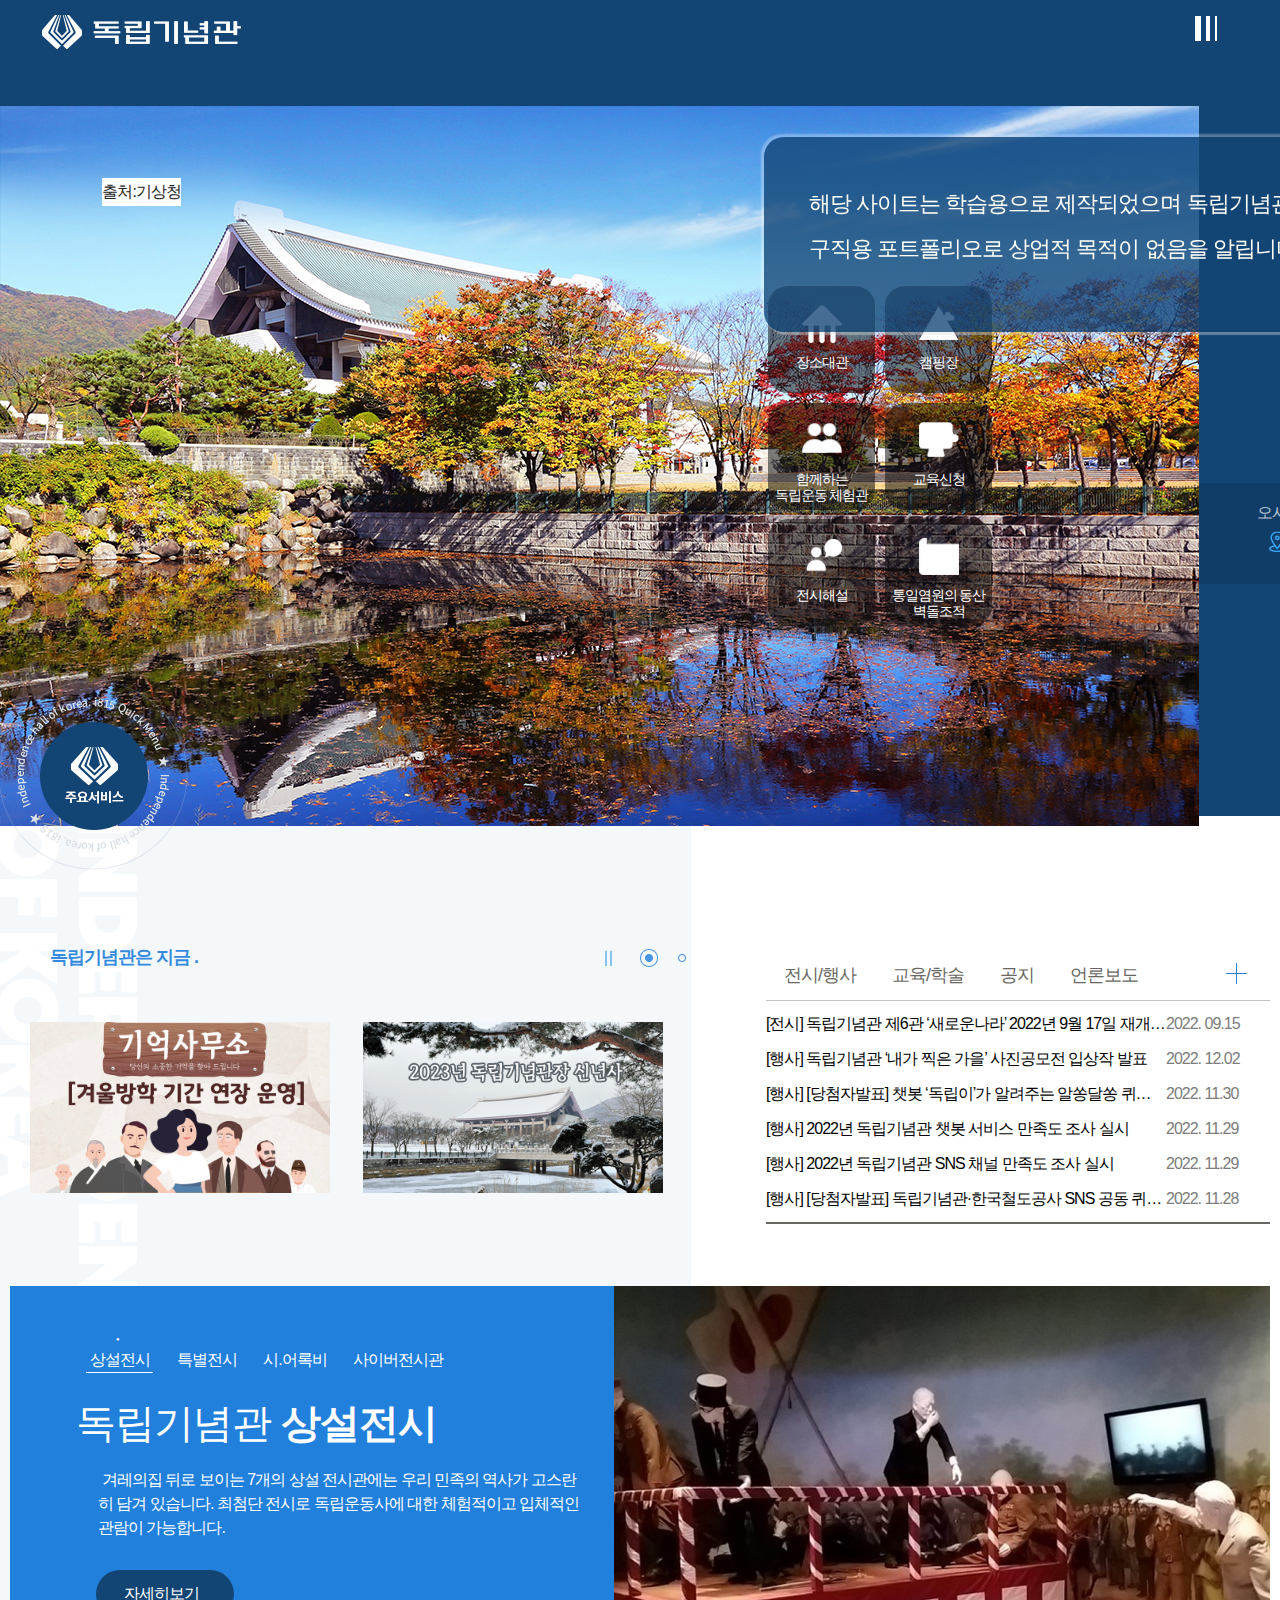
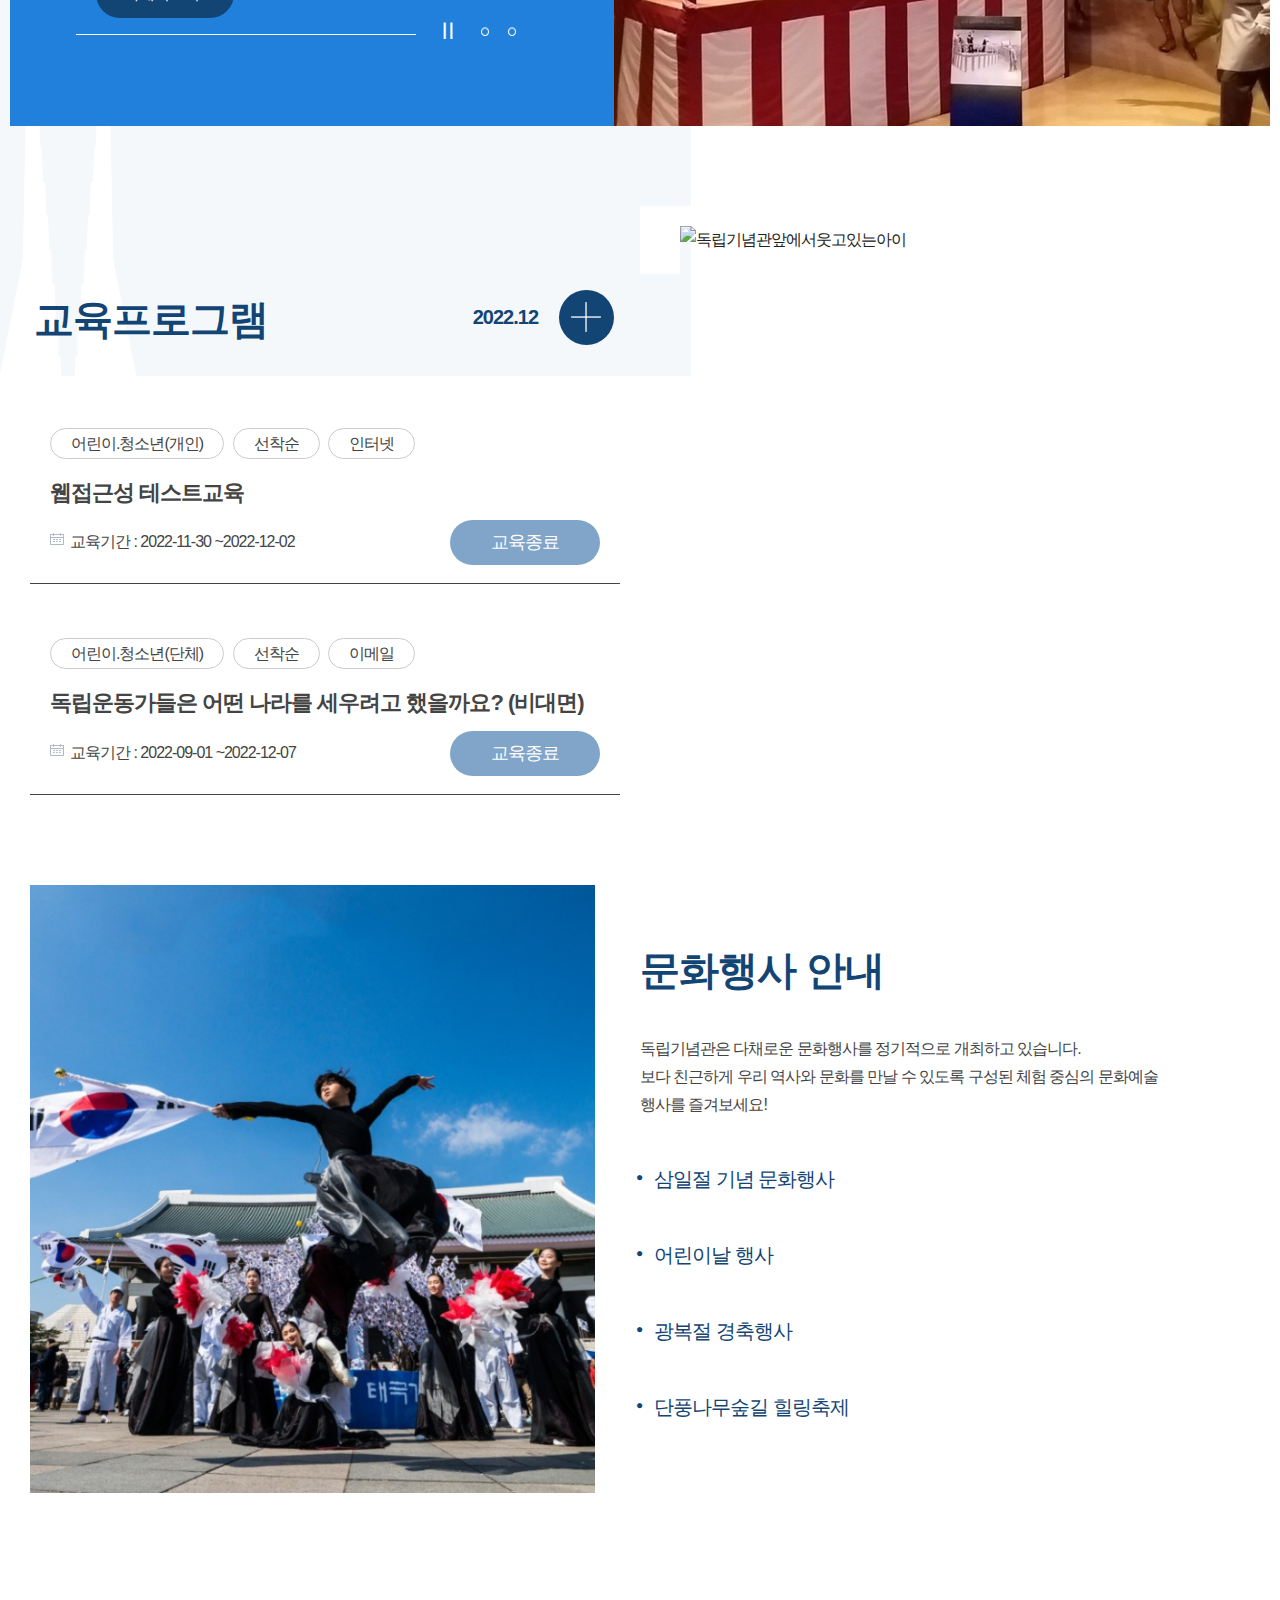
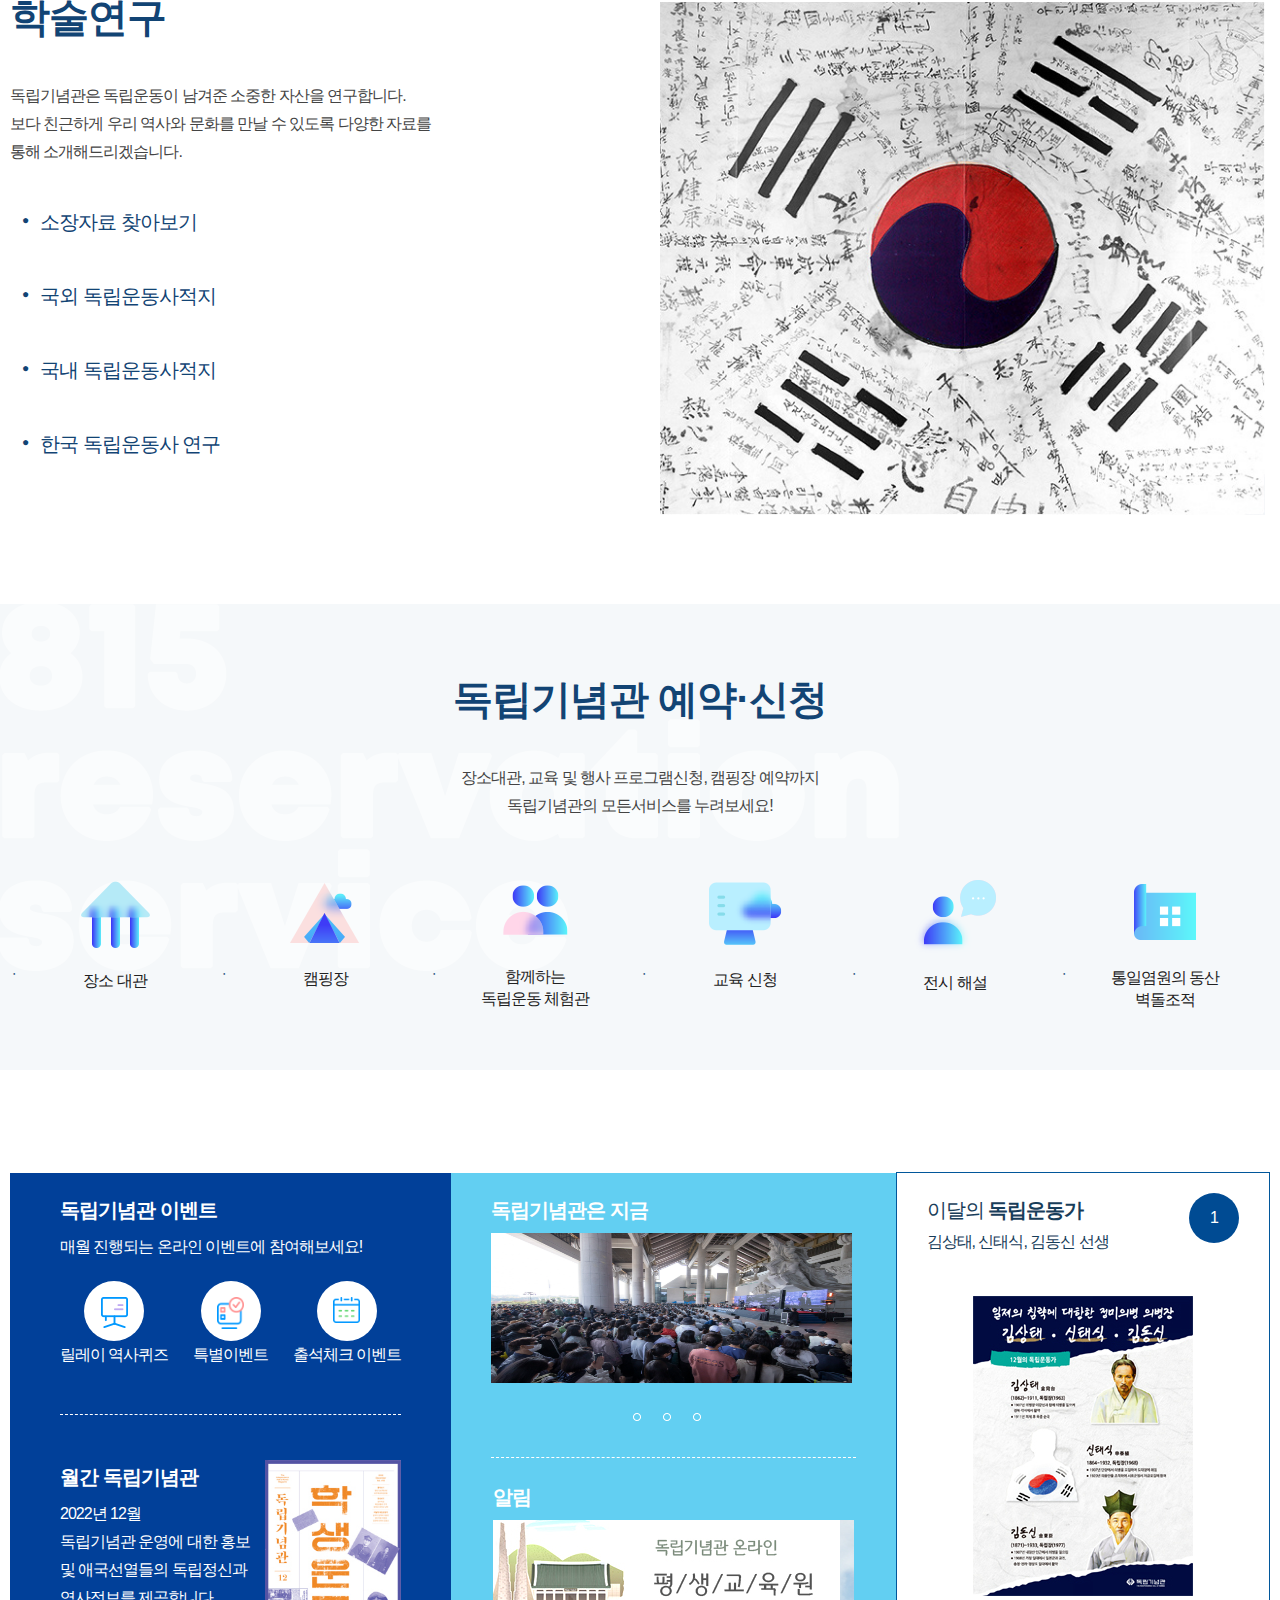
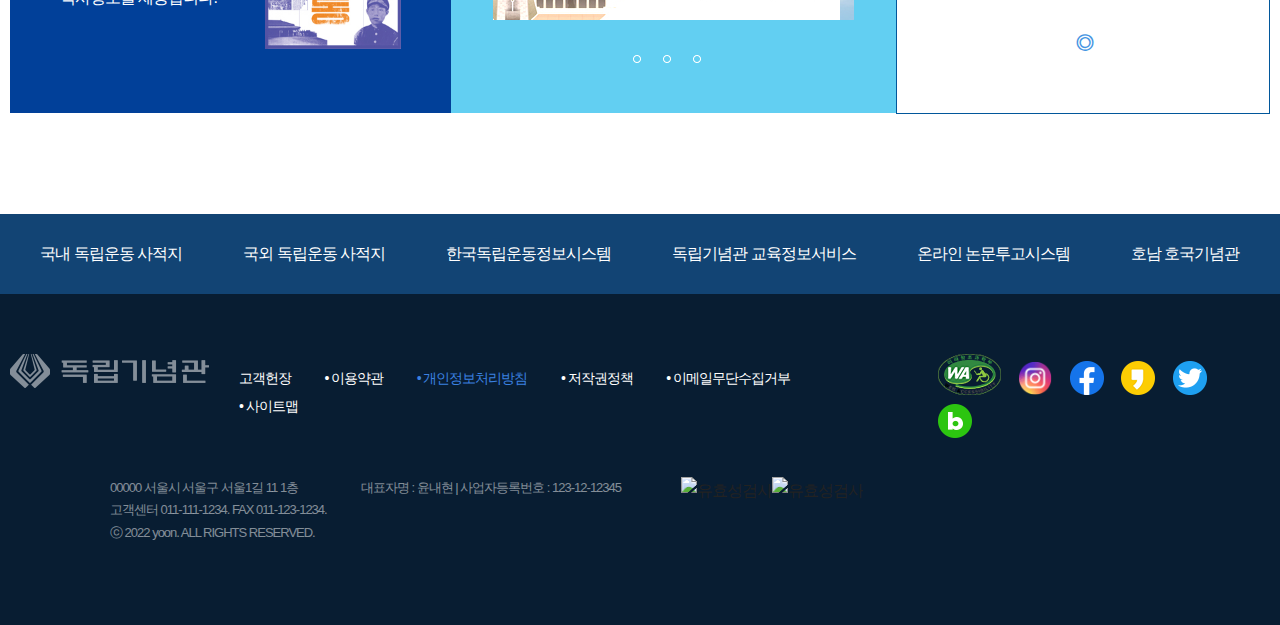
==== commit a22a0374: "Header 수정:transition추가/all-menu pop-up&logo 여백 수정" ====
--- a/index-origin-test.html
+++ b/index-origin-test.html
@@ -57,6 +57,7 @@
       <p>구직용 포트폴리오로 상업적 목적이 없음을 알립니다.</p>
       <button>닫기</button>
     </div>
+    <!-- 전체메뉴 레이어팝업 -->
     <div id ="all_layer">
       <div class="all_menu_layer">
         <div class="all_menu_con">
@@ -164,12 +165,15 @@
         <button><img src="images/btn-layer-close.png" alt="전체메뉴닫기"></button>
       </div>
     </div>
+    <!-- 퀵아이콘 -->
     <div id="quick">
       <div class="quick_con">
         <a href="#"><img src="images/ico-quick.png" alt="주요메뉴바로보기"></a>
         <div class="quick_bg"><img src="images/bg-quick.png" alt=""></div>
       </div>
     </div>
+    <!-- header -->
+    <!-- header top -->
     <div id="wrap">
       <header id="header" class="cover">
         <div id="header_top">
@@ -196,8 +200,7 @@
           <div class="bottom inner1700">
             <div class="bottom_logo pa">
               <h1>
-                <img src="./images/logo.png" alt="독립기념관로고">
-                <a href="https://naehyun25.github.io/project1/" class="ir_so">한국독립기념관</a>
+                <a href="https://naehyun25.github.io/project1/"><img src="./images/logo.png" alt="독립기념관로고"></a>
               </h1>
             </div>
             <nav class="gnb">
@@ -830,12 +833,13 @@
             <div class="css_v fl"><a href="https://jigsaw.w3.org/css-validator/validator?uri=https://naehyun25.github.io/project1/"><img src="https://jigsaw.w3.org/css-validator/images/vcss" alt="유효성검사"></a></div>
           </div>
         </div>
+        </div>
       </footer>
       <!-- //footer 영역끝 -->
     </div>
     <script src="https://code.jquery.com/jquery-1.12.0.min.js"></script>
     <script src="js/script.js"></script>
-    <script src="js/index.js"></script>
+    <script src="js/index-test.js"></script>
     <script src="js/index-weather.js"></script>
   </body>
 </html>--- a/css/layout-test.css
+++ b/css/layout-test.css
@@ -194,7 +194,7 @@
   position: absolute;
   background-color: #fffff8;
   top:10%;
-  left: 18%;
+  left: 16%;
 }
 .all_menu_con>div{
   background-color: #273346;
@@ -219,16 +219,23 @@
     padding: 18px 6px 18px 0px;
 }
 .all_menu_con ul li dd{
-  font-size: 1.0em;
+  padding: 2px 0;
+}
+.all_menu_con ul li dd a{
+  font-size: 1em;
   color: #666666;
-  padding: 2px 0;
-}
+}
+.all_menu_con ul li dd:hover a{
+  color:#0e0e0e;
+}
+
 .all_menu_layer button{
   position:absolute;
   color:white;
-  top:12px;
+  top:16px;
   right:22px;
-  background-color: #273346;
+  letter-spacing: -1px;
+  background-color: transparent;
 }
 .all_menu_layer button img{
   width:30px;
@@ -264,7 +271,7 @@
   height: 120px;
 }
 #header_top {
-  border-bottom: 1px solid #d4d4d4;
+  border-bottom: 1px solid #416990;
   height: 40px;
 }
 .top ul {
@@ -352,12 +359,10 @@
   padding: 15px 10px 0 10px;
 }
 .bottom .bottom_logo {
-  top: 4px;
   left: 32px;
 }
-
 .bottom nav {
-  line-height: 64px;
+  line-height: 62px;
   text-align: center;
 }
 .bottom nav ul li {
@@ -382,21 +387,40 @@
 }
 .gnb_menu {
   margin: 0 10%;
-  padding-right: 6%;
-  display: none;
   overflow: hidden;
-  transition: padding 0.5s linear;
-  padding: 0 0;
+  height: 0;
+  transition: height 0.6s;
+}
+.gnb:hover .gnb_menu {
+  height: 450px;
 }
 .gnb_menu ul {
   display: flex;
   align-items: flex-start;
   justify-content: space-around;
 }
+.gnb > ul > li:hover > a {
+  color: #2885dd;
+}
 .gnb .gnb_menu ul li dl {
   text-align: left;
   position: relative;
 }
+.gnb ul li dl::after {
+  content: "";
+  display: block;
+  position: absolute;
+  height: 1px;
+  width: 0%;
+  top: 30px;
+  left: 80px;
+  transition: all 0.3s;
+}
+.gnb ul li dl:hover::after {
+  background: #124474;
+  width:60%;
+  height: 2px;
+}
 .gnb_menu li dt {
   font-size: 18px;
   font-weight: 600;
@@ -407,42 +431,29 @@
 }
 .gnb_menu ul li dl dd a {
   font-size: 14px;
-  padding: 0;
+  padding: 0 0 1px 0;
   color: #666666;
   font-weight: 400;
-}
-.gnb > ul > li:hover > a {
-  color: #2885dd;
-}
-.gnb:hover .gnb_menu {
-  display: block;
-  padding: 10px 0;
-}
-.gnb ul li dl::after {
-  content: "";
-  display: block;
-  background: #e7f4ff;
-  position: absolute;
-  height: 1px;
-  width: 60%;
-  top: 30px;
-  left: 80px;
-}
-.gnb ul li dl:hover::after {
-  background: #124474;
-}
-.gnb ul li dl dd::after {
+  border-bottom :0px;
+}
+.gnb ul li dl dd:hover a {
+  border-bottom: 2px solid #2885dd;
+  position: relative;
+}
+.gnb ul li dl dd a::after {
   content: "●";
   font-size: 8px;
   color: #2885dd;
   visibility: hidden;
-}
-.gnb ul li dl dd:hover::after {
+  position: absolute;
+  top: 0;
+  right: -12px;
+}
+.gnb ul li dl dd:hover a::after {
   visibility: visible;
 }
-.gnb ul li dl dd:hover {
-  text-decoration: underline blue;
-}
+
+
 /* header 끝 */
 /* section1-intro */
 #container {
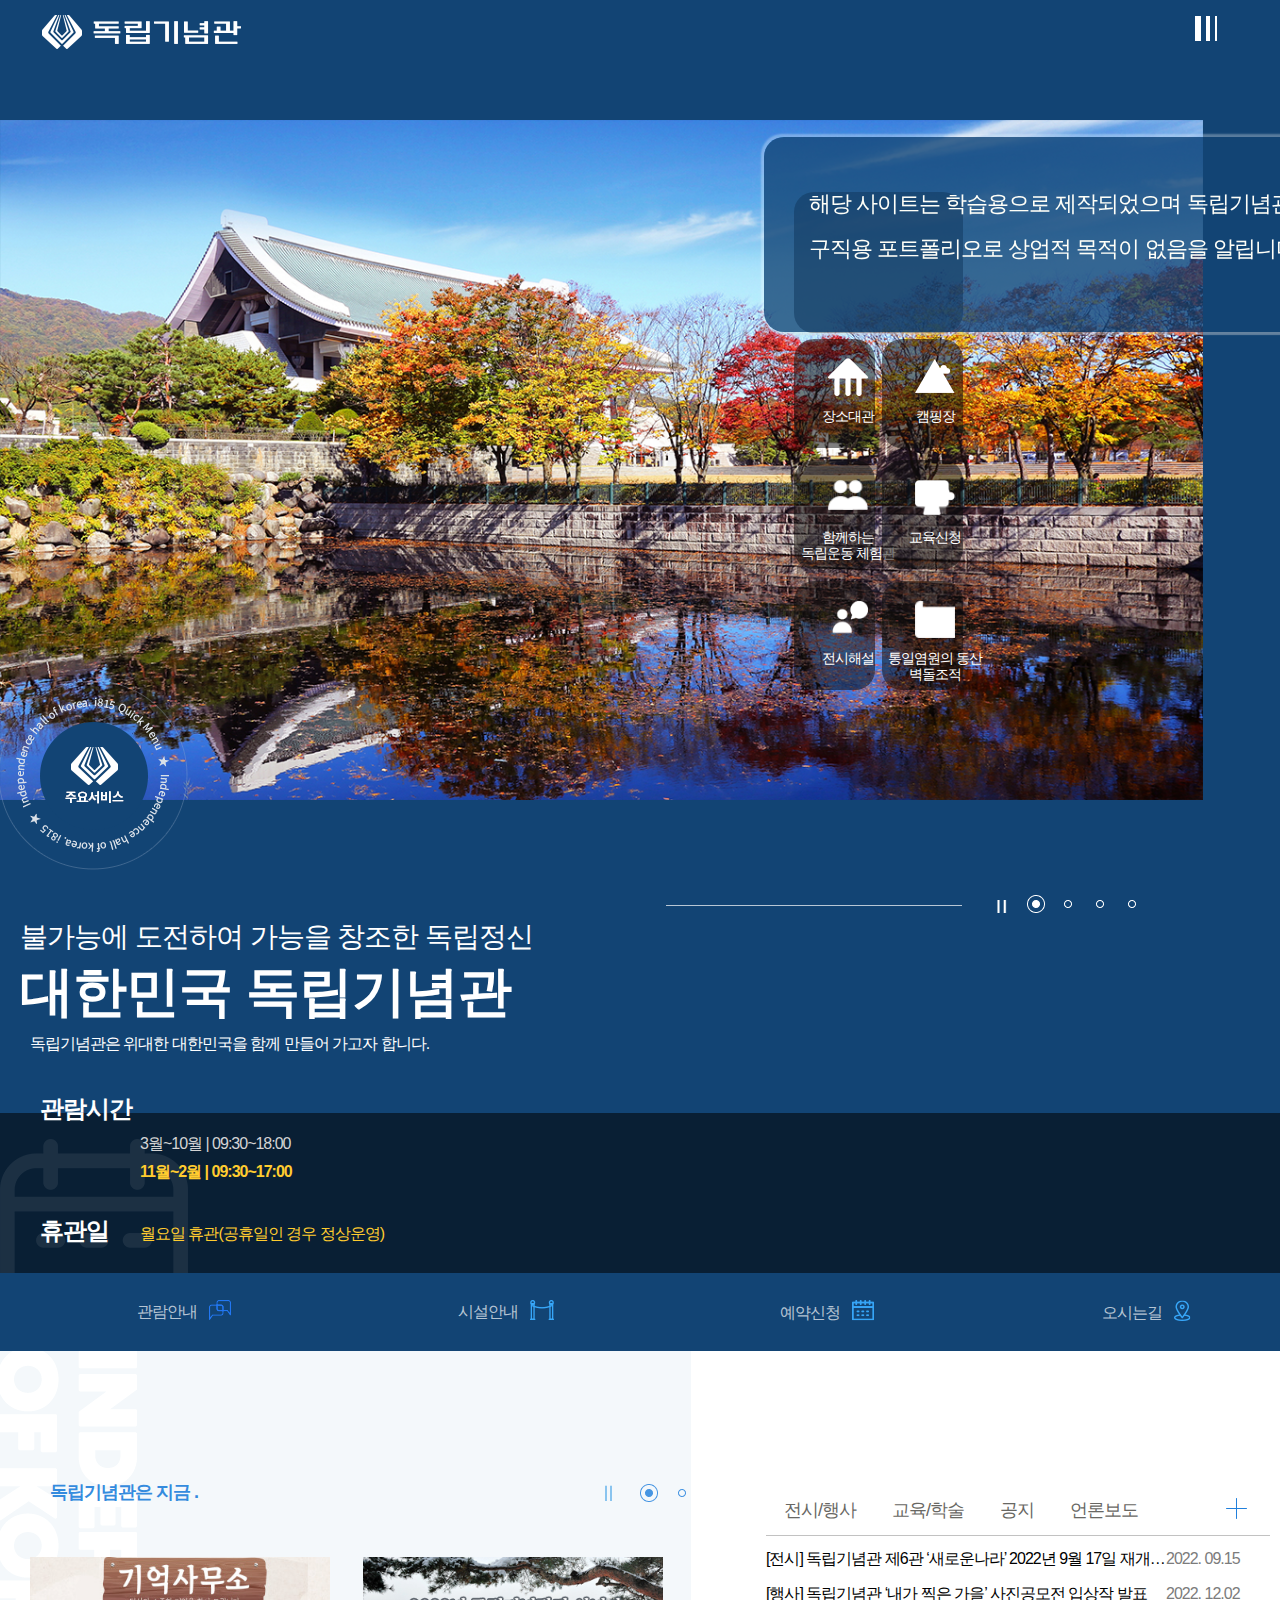
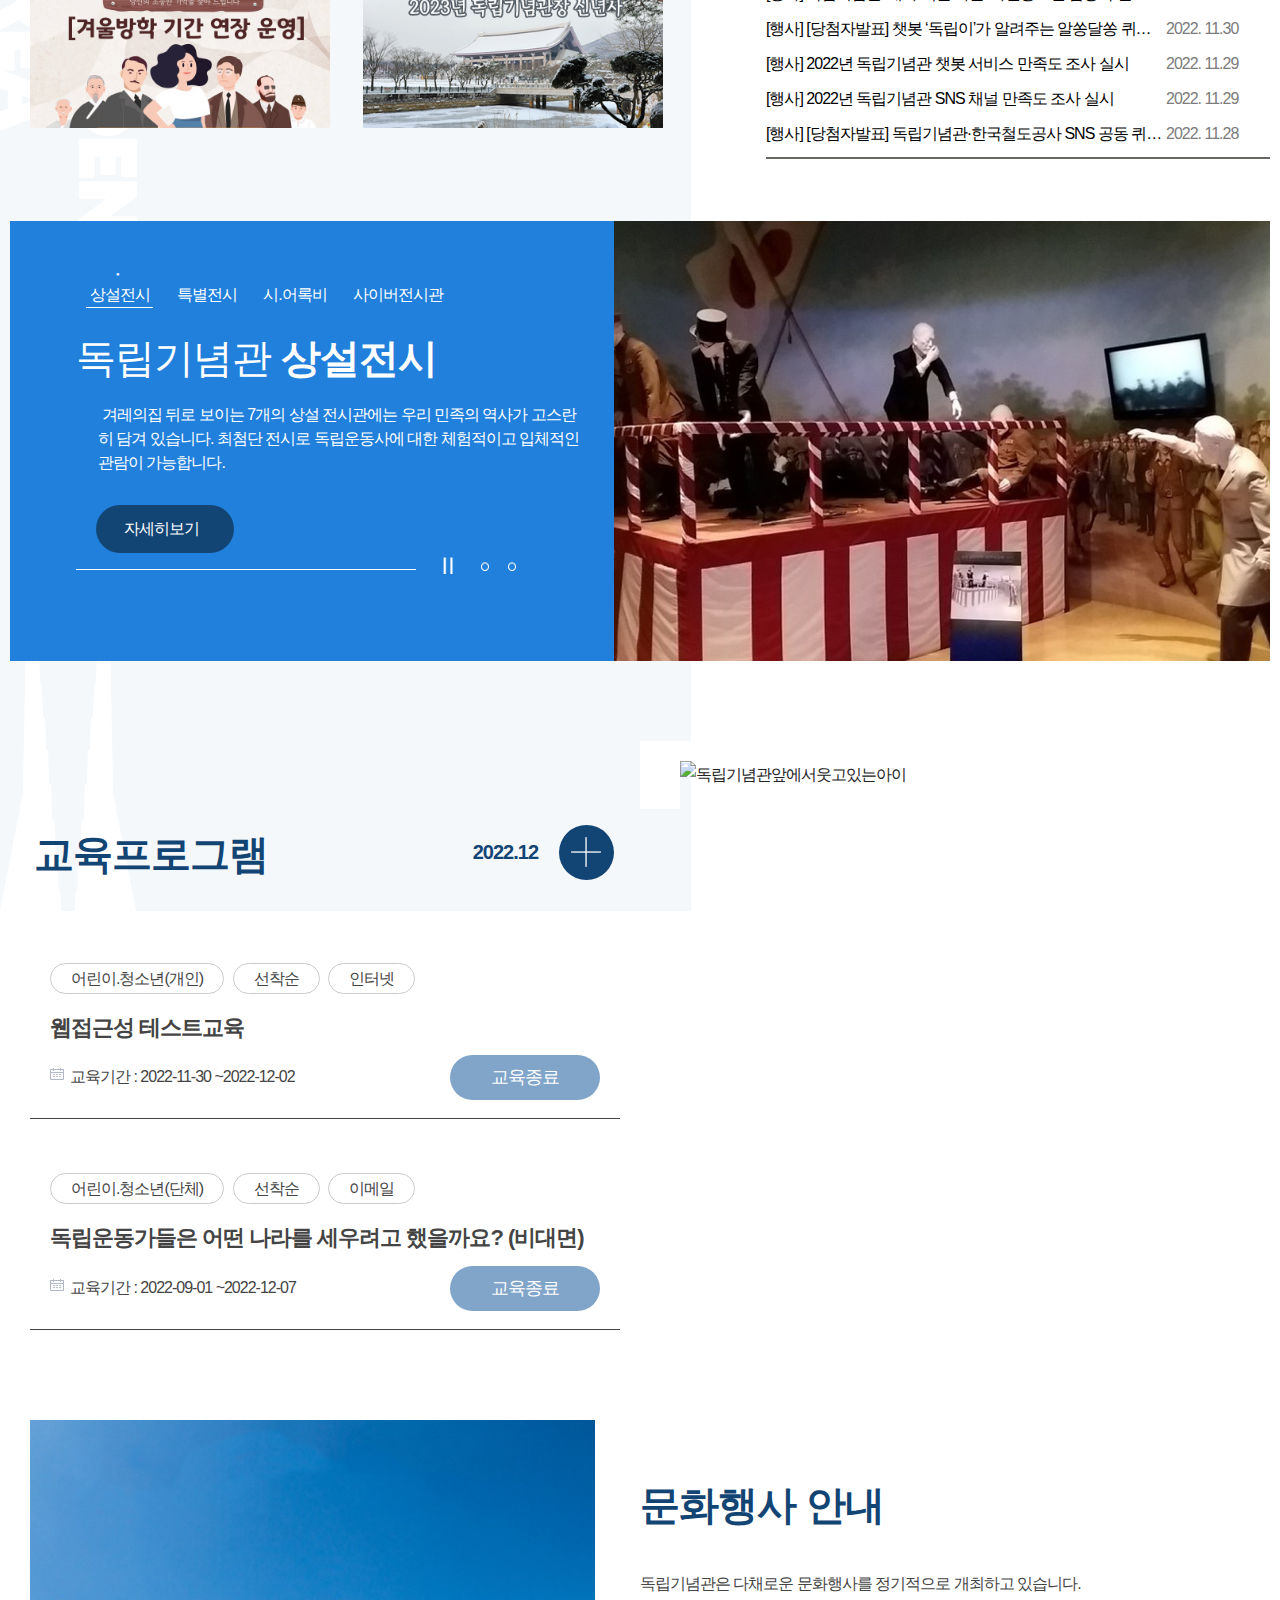
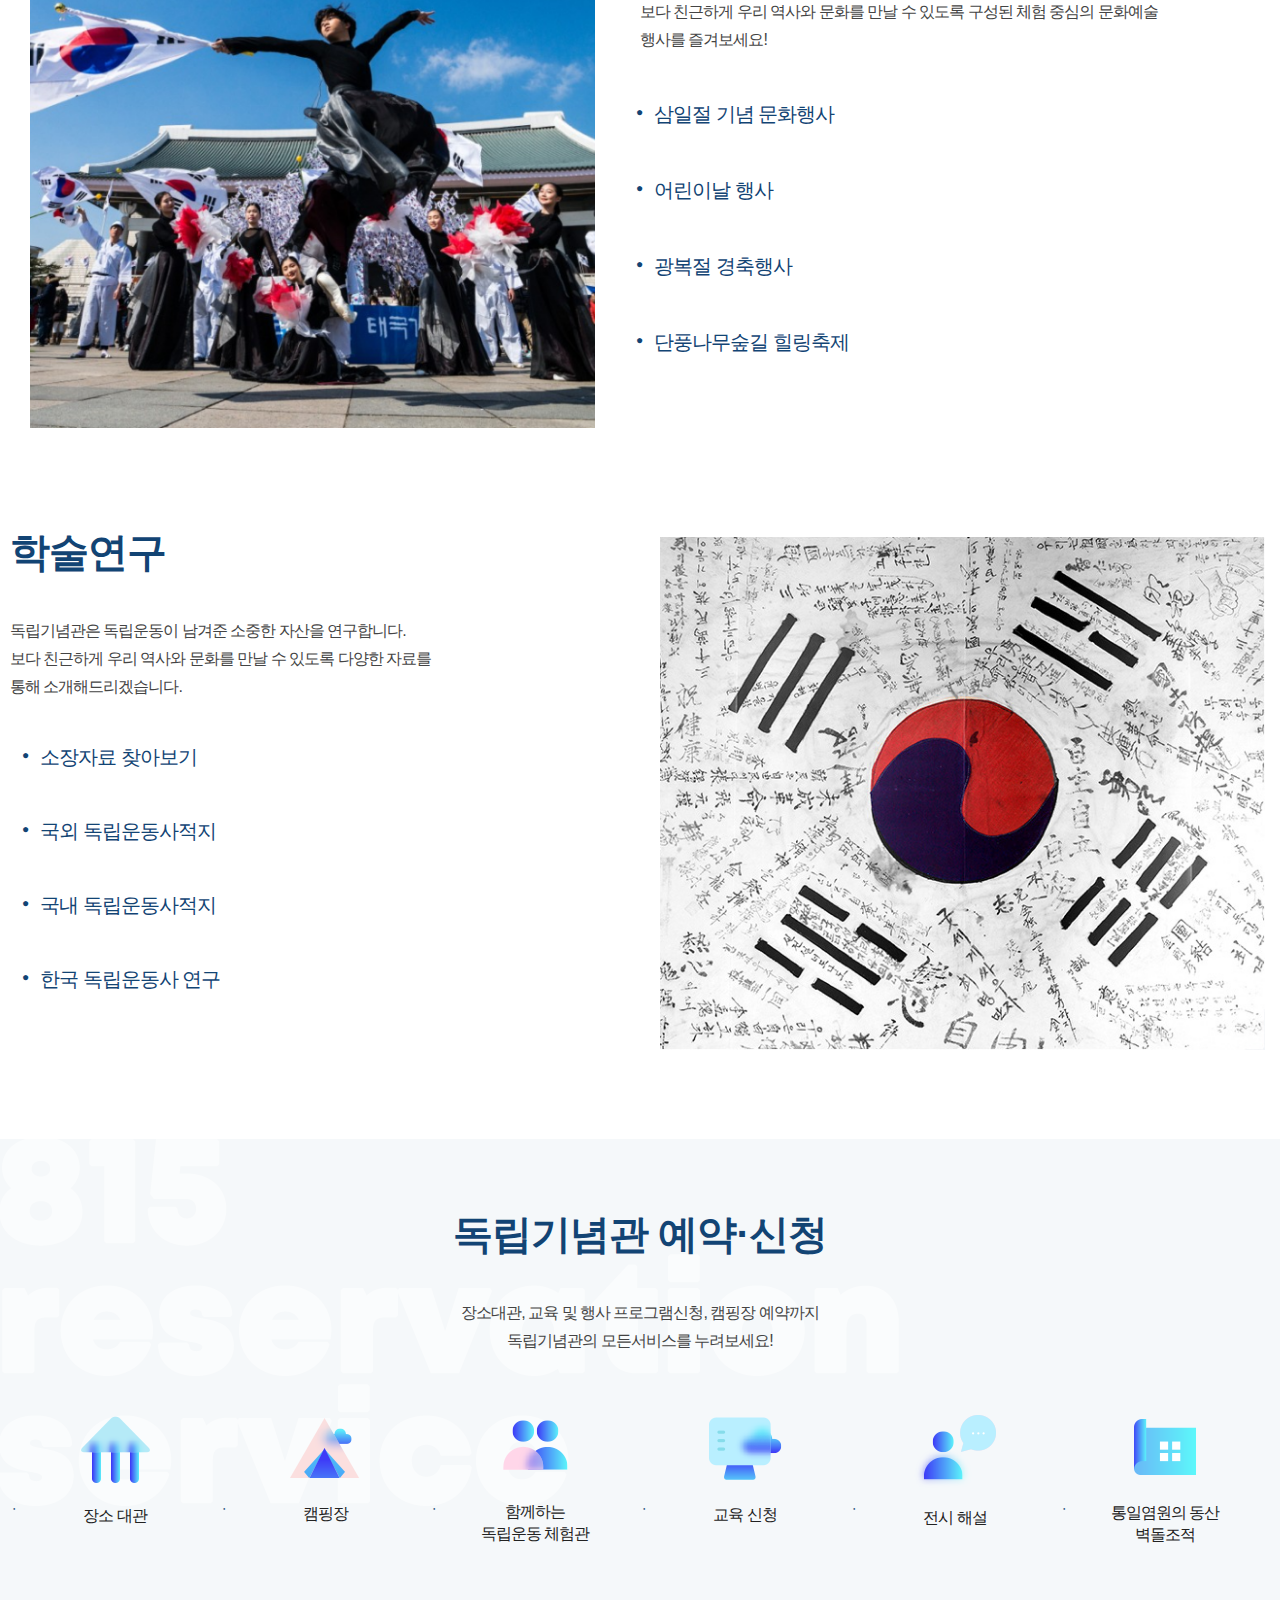
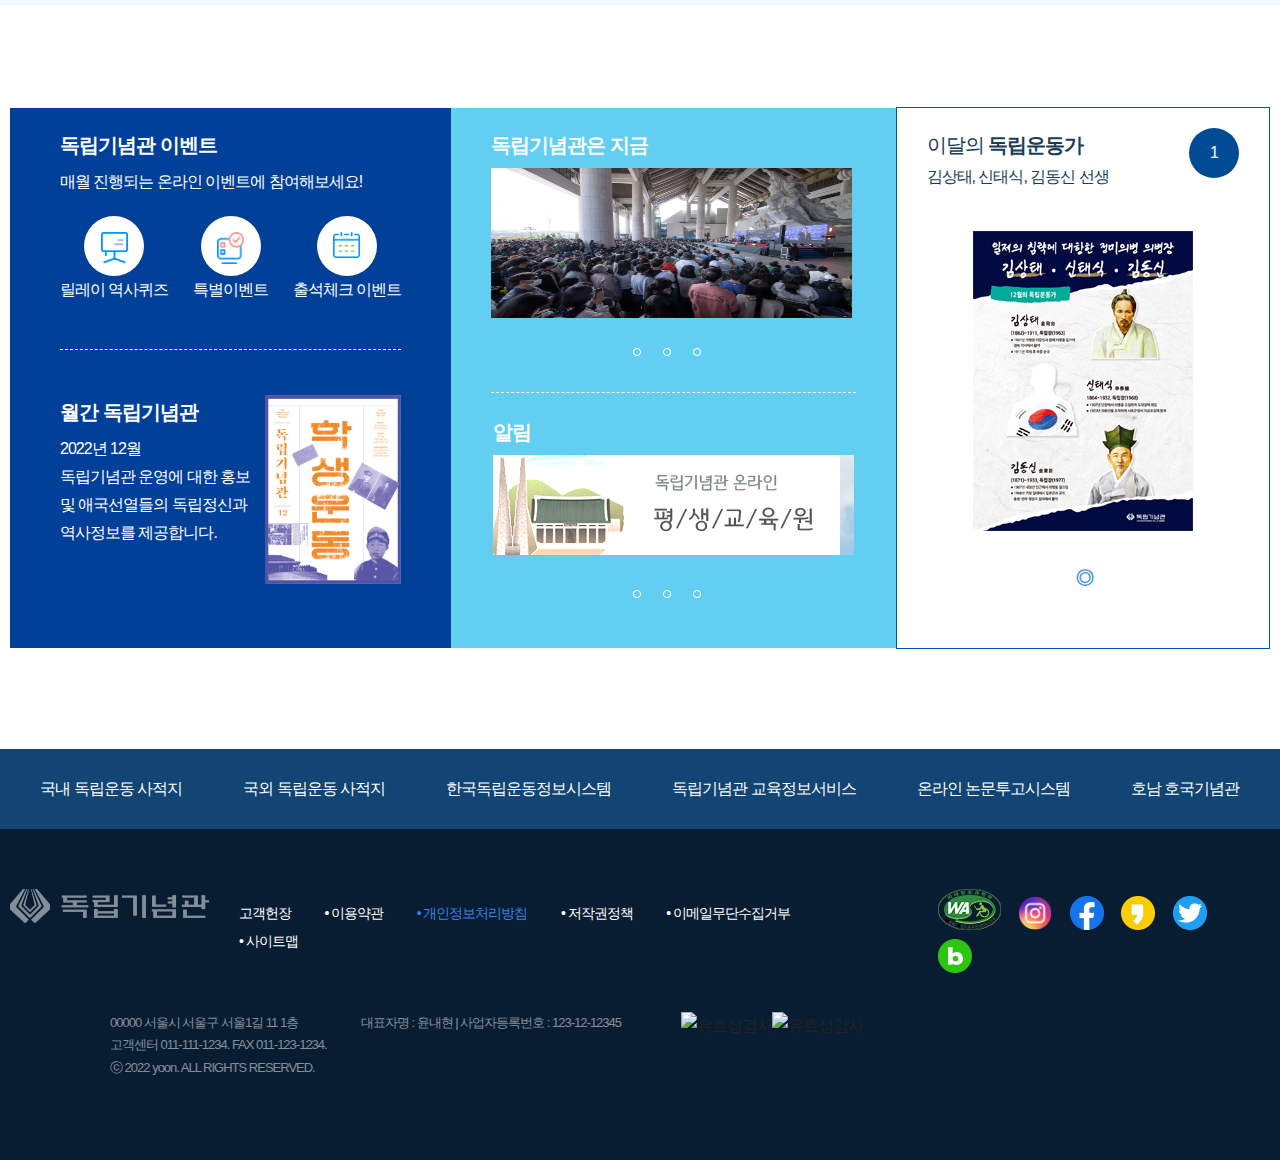
==== commit 92adb9a2: "반응형-메인슬라이드/1800px구간" ====
--- a/index-origin-test.html
+++ b/index-origin-test.html
@@ -172,9 +172,9 @@
         <div class="quick_bg"><img src="images/bg-quick.png" alt=""></div>
       </div>
     </div>
-    <!-- header -->
-    <!-- header top -->
     <div id="wrap">
+      <!-- header -->
+      <!-- header top -->
       <header id="header" class="cover">
         <div id="header_top">
           <div class="top inner1700">
@@ -196,6 +196,7 @@
             </ul>
           </div>
         </div>
+        <!-- header bottom -->
         <div id="header_bottom" class="pa">
           <div class="bottom inner1700">
             <div class="bottom_logo pa">
@@ -323,15 +324,18 @@
           </div>
         </div>
       </header>
-      <!-- //header영역끝 -->
+      <!-- header영역끝 -->
+      <!-- sec1 -->
       <main id="container">
         <section id="intro" class="cover pr">
         <div class="intro_color1 pa"><img class="pa" src="images/info-bg.png" alt=""></div>  
-          <div class="intro inner1700 pr">
+          <div class="intro inner1700 pr df">
             <div class="intro_text pr">
               <div>
-                <h2><span>불가능에 도전하여 가능을 창조한 독립정신</span><br>대한민국 독립기념관</h2>
-                <p>독립기념관은 위대한 대한민국을 함께 만들어 가고자 합니다.</p>
+                <div>
+                  <h2><span>불가능에 도전하여 가능을 창조한 독립정신</span><br>대한민국 독립기념관</h2>
+                  <p>독립기념관은 위대한 대한민국을 함께 만들어 가고자 합니다.</p>
+                </div>
                 <div class="pr">
                   <div class="progress_bar">
                     <div class="bar"></div>
@@ -357,7 +361,7 @@
                 </dl>
               </div>
               <div class="info_list pr">
-                <ul>
+                <ul class ="df">
                   <li>
                     <a href="#">관람안내<img src="images/ico-tour.png" alt="관람안내"></a>
                   </li>
@@ -390,12 +394,10 @@
                   <li class = "b-img4"><img src="images/visual4.png" alt="오후의독립기념관모습"></li>
                 </ul>
               </div>
-              <!-- 기상청api -->
-              <div id="weather" class="pa">
-                <a href="#">출처:기상청</a>
-                <!--  -->
-              </div>
-              <div class="banner_list pa">
+              <div class="banner_list pa df">
+                <div id="weather">
+                  <!-- 기상청api -->
+                </div>
                 <ul>
                   <li>
                     <div class="imgbox1"><a href="#" id="place">장소대관</a></div>
--- a/css/layout-test.css
+++ b/css/layout-test.css
@@ -2,44 +2,50 @@
 html{overflow-x: hidden;
     overflow-y: scroll;}
 @media screen and (max-width: 1800px){
-    .intro_color1{
-        bottom:232px;
-        width:40vw;
+    #container .intro_color1{
+        width:100%;
     }
     .intro{
         display: flex;
         flex-direction: column-reverse;
         align-content: center;
-        justify-content: space-between;
     }
-    .intro_text div{
-        margin-left:2%
+    .intro .intro_text{
+      width: 100%;
+      position: relative;
+      padding-left: 20px;
+      display: flex;
+      flex-direction: column;
     }
-    .intro_text div>div{
-    top: -132px;
-    left: 614px;
+    .intro_text>div:first-child{
+      display: flex;
     }
-    .info_list{
-        top:-232px;
-        left:603px;
+    .intro_text>div>div{
+      width: 50%;
     }
-    .info_list ul{
+    .intro_text .info_text{
+      width: 100%;
+    }
+    .intro_text .info_list{
+       width: 100%;
+    }
+    .intro_text .info_list ul{
         display: flex;
         justify-content: space-around;
-        padding:62px 0 60px 0;
-        margin-top:64px;
-        background-color: #103d67;
+        padding:14px;
     }
-    dl > .pa {
-        left: 16%;
-    }
-    .intro_banner{
+    .intro .intro_banner{
         top:0px;
         left:0px;
         position:relative;
+        width: 94%;
     }
-    .swipper{display: none;}
-    
+    .intro_banner div.banner_list{
+      width: 14%;
+    }
+    .swipper{
+      display: none;
+    }
     }
 
 @media screen and (max-width: 1280px){
@@ -53,7 +59,6 @@
 
 @media screen and (max-width:768px){}
 /* reset */
-
 @import url('https://fonts.googleapis.com/css2?family=Noto+Sans+KR:wght@100;300;400;500;700;900&display=swap');
 @import url("https://fonts.googleapis.com/css2?family=Roboto:wght@300&display=swap");/* roboto */
 *{margin: 0; padding: 0;}
@@ -93,8 +98,7 @@
 .mb40 { margin-bottom: 40px !important; } 
 .mb50 { margin-bottom: 50px !important; } 
 .mb100 { margin-bottom: 100px !important; } 
-
-/* reset */
+/* 본문 스타일 */
 html {
   overflow-y: scroll;
 }
@@ -452,8 +456,6 @@
 .gnb ul li dl dd:hover a::after {
   visibility: visible;
 }
-
-
 /* header 끝 */
 /* section1-intro */
 #container {
@@ -465,7 +467,7 @@
 
 .intro_text {
   color: #ffffff;
-  max-width: 1800px;
+  width: 34%;
 }
 .intro_text > div:first-child {
   width: 100%;
@@ -507,12 +509,6 @@
 
 }
 
-#weather{
-  z-index:9999999999;
-  top: 10%;
-  left: 10%;
-  background: white;
-}
 
 @keyframes progress{
   0%{width:0px;}
@@ -560,7 +556,7 @@
   left: 0%;
 }
 .info_text {
-  width: 40%;
+  width: 100%;
   padding: 30px 0px;
 }
 .info_text dl:nth-child(2) {
@@ -604,13 +600,13 @@
   width: 100%;
 }
 .info_list ul {
-  max-width: 60%;
+  width: 100%;
   padding: 16px 0px 16px 10px;
+  justify-content: space-between;
 }
 .info_list ul li {
   display: inline-block;
   margin: 0 0px 10px 0;
-  width: 14%;
 }
 
 .info_list ul li a {
@@ -626,12 +622,12 @@
 }
 .intro_banner {
   z-index: 10;
-  max-width: 80%;
-  top:-14px;
-  right: -102px;
+  width: 80%;
+  top: 0px;
+  right: -260px;
 }
 .banner {
-  width: 1200px;
+  width: 100%;
   height: 720px;
   overflow: hidden;
 }
@@ -642,15 +638,19 @@
 
 .banner_img li {
   position: absolute;
-  width: 1199px;
+  width: 100%;
   height: 100%;
   display: block;
   overflow:hidden;
+}
+.banner_img li img{
+  width: 100%;
 }
 .b-img1{position:absolute;left:0%}
 .b-img2{position:absolute;left:100%}
 .b-img3{position:absolute;left:200%;}
 .b-img4{position:absolute;left:300%;}
+
 /*  */
 .swipper {
   width: 60px;
@@ -671,22 +671,38 @@
   padding: 20px 0 0 12px;
 }
 .intro_banner .banner_list {
-  top: 25%;
-  left: 75%;
+  top: 10%;
+  left: 66%;
   z-index: 10;
-  width: 224px;
-  height: 340px;
-}
+  width: 16%;
+  height: 70%;
+  justify-content: space-between;
+  flex-direction: column;
+}
+
+#weather{
+  background-color: rgba(13, 13, 13, 0.534);
+  border-radius: 20px;
+  height: 28%;
+  color:  #ffffff;
+  text-align: center;
+}
+#weather a{
+  color:  #ffffff;
+}
+
 .banner_list ul {
   display: flex;
   flex-wrap: wrap;
   justify-content: space-between;
-  align-content: space-between;
+  align-content: space-around;
   height: inherit;
+  width: 100%;
+  height: 72%;
 }
 .banner_list ul li {
-  width: 107px;
-  height: 107px;
+  width: 48%;
+  height: 30%;
   background-color: rgba(13, 13, 13, 0.534);
   border-radius: 20px;
 }
